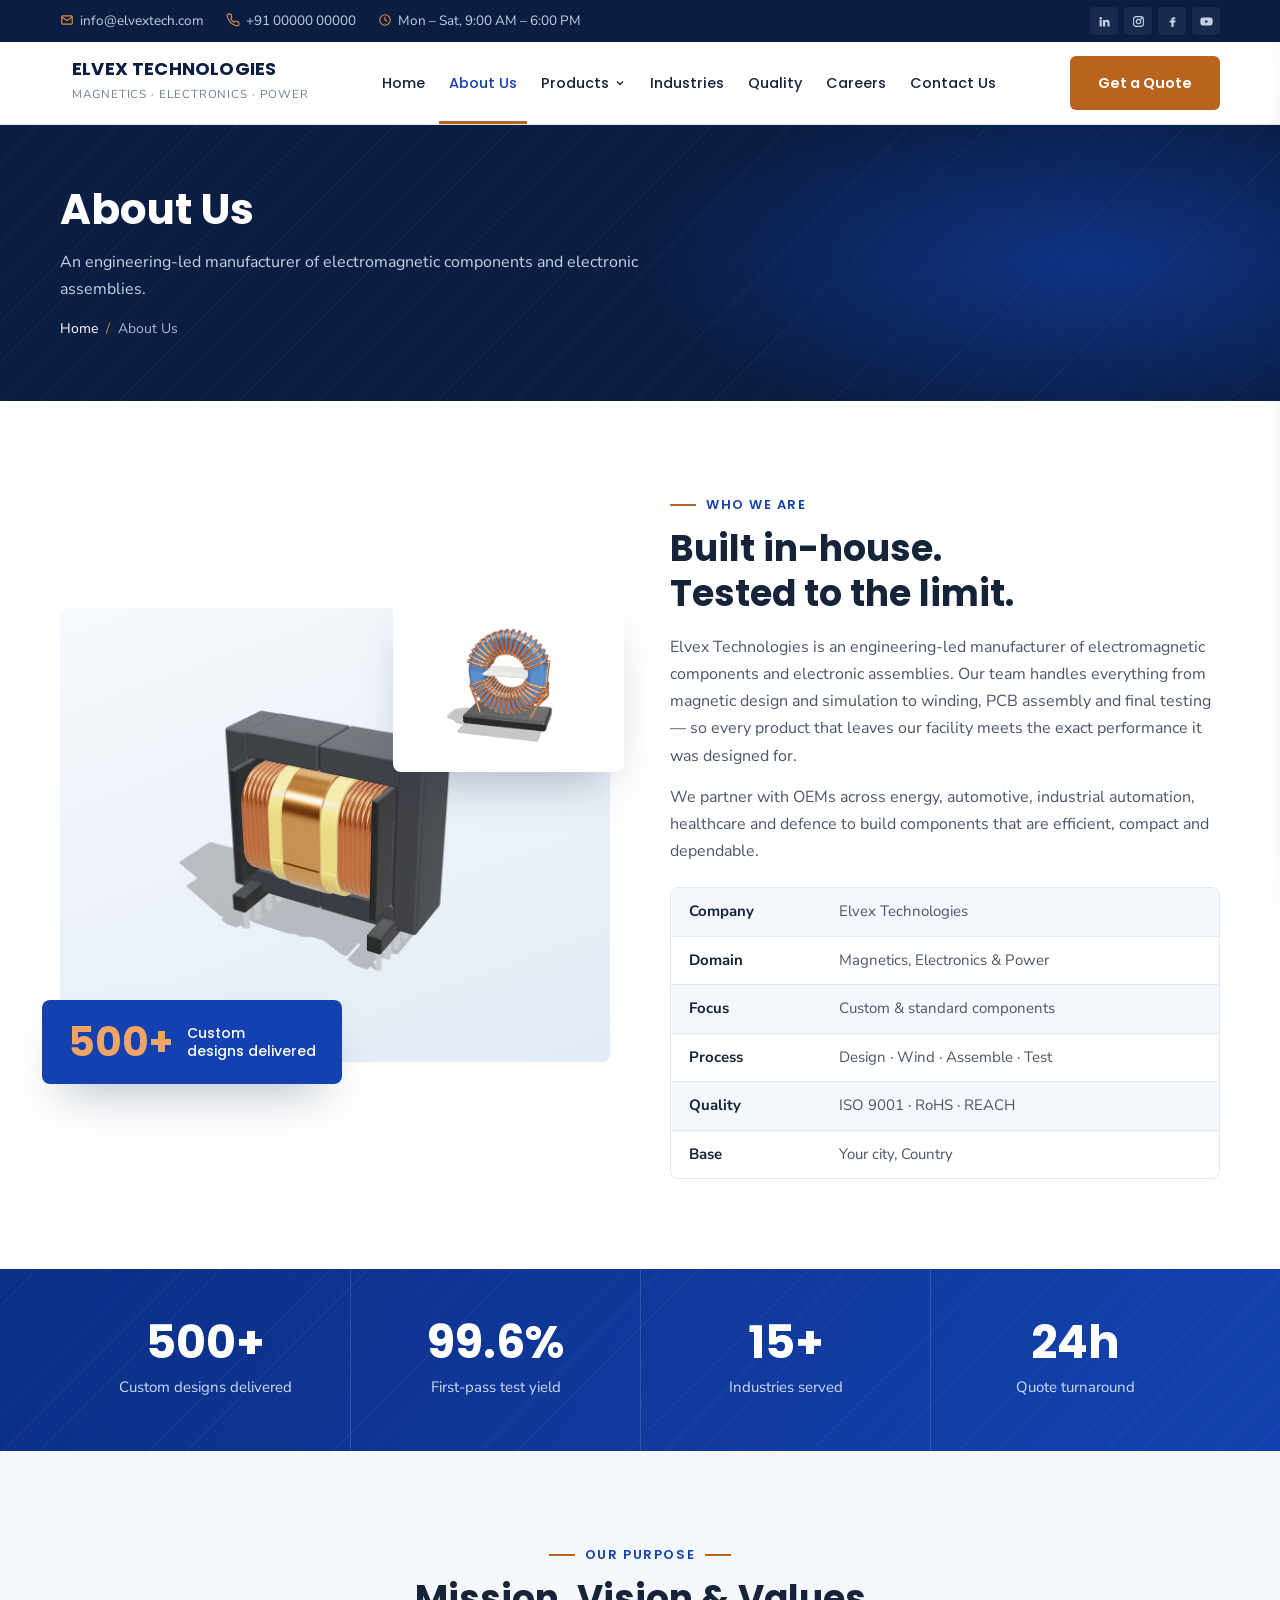
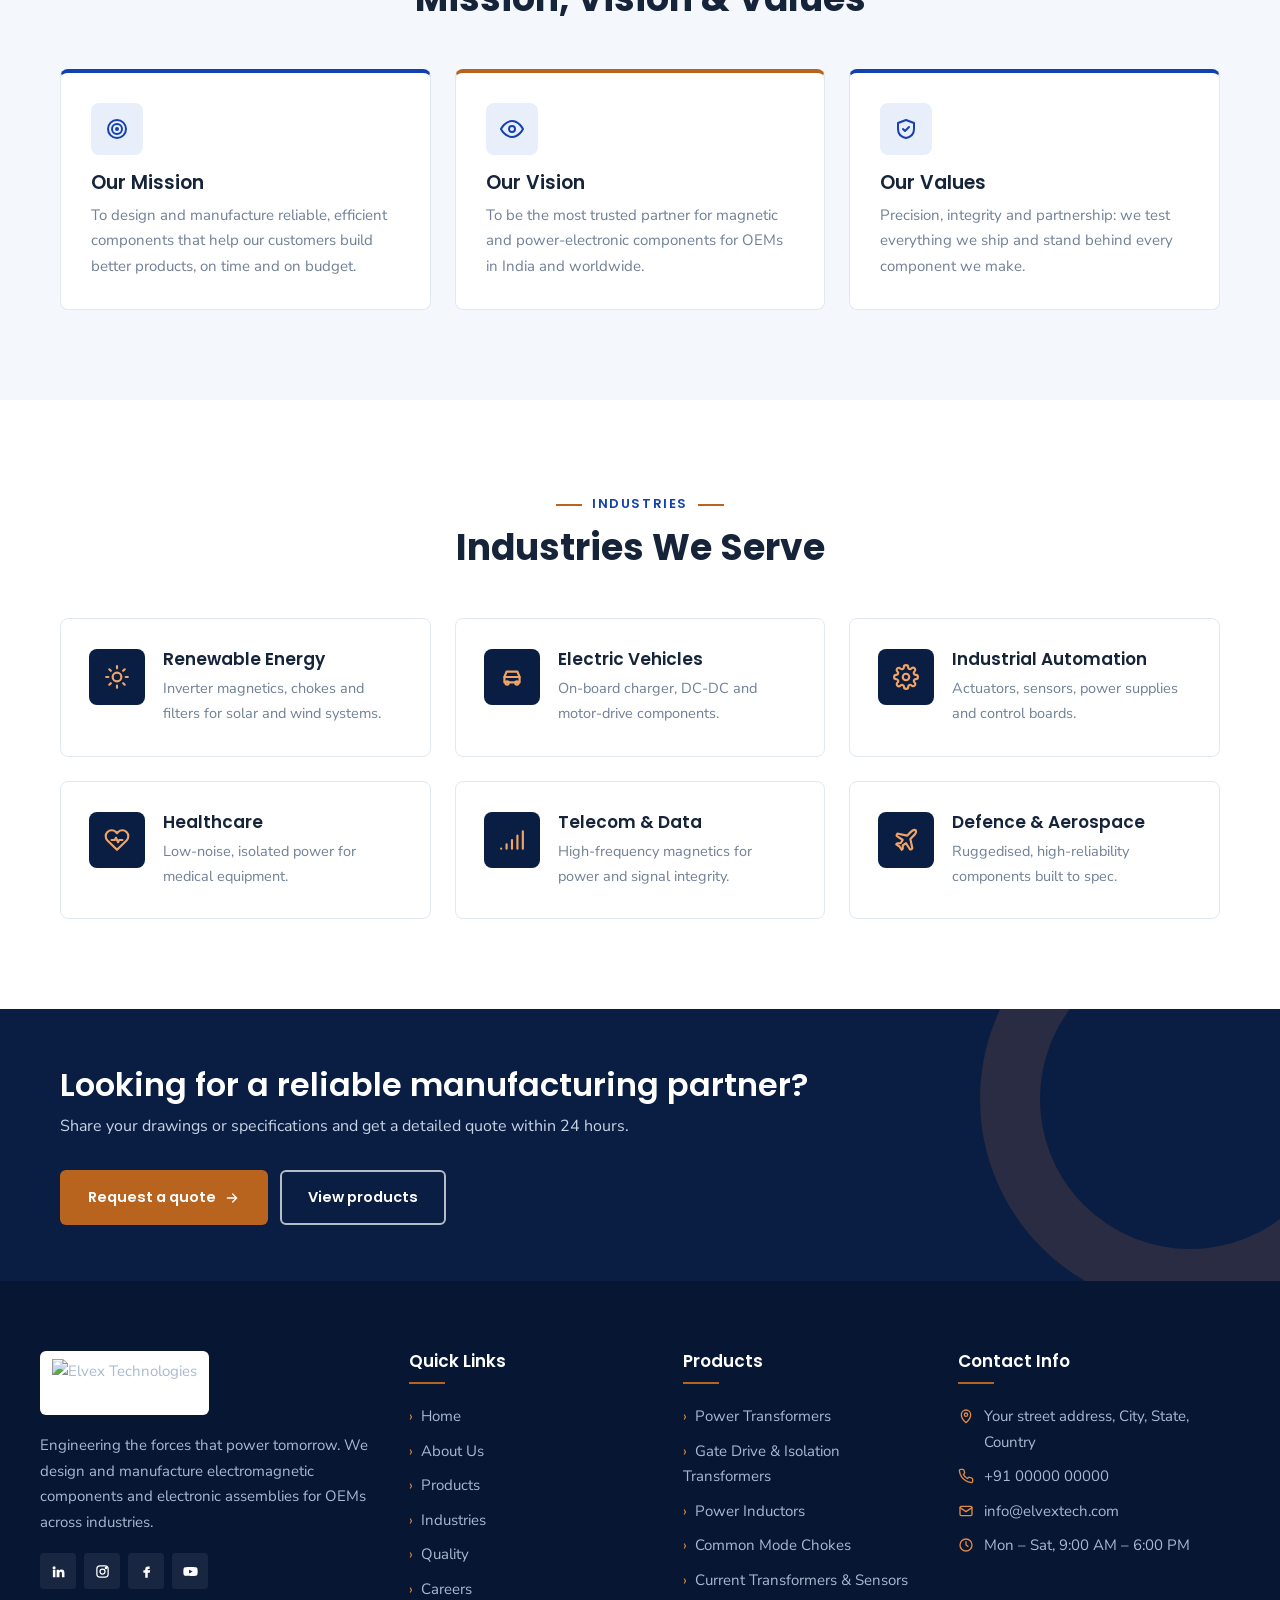
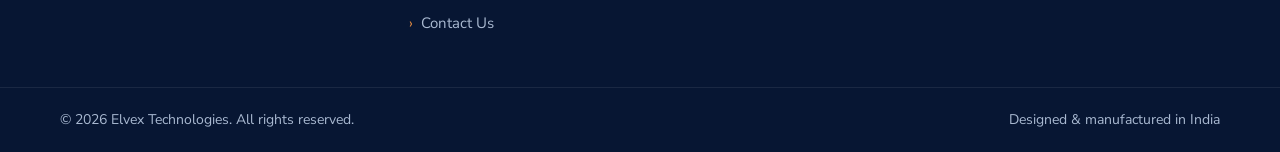
==== about.html @ 58eeae8c "Update Elvex project" ====
<!doctype html>
<html lang="en">
<head>
<meta charset="utf-8">
<meta name="viewport" content="width=device-width, initial-scale=1">
<title>About Us | Elvex Technologies</title>
<meta name="description" content="Elvex Technologies designs and manufactures magnetic components, transformers, coils, electromechanical parts, power electronics and sensors.">
<meta property="og:title" content="About Us | Elvex Technologies">
<meta property="og:description" content="Elvex Technologies designs and manufactures magnetic components, transformers, coils, electromechanical parts, power electronics and sensors.">
<meta property="og:image" content="assets/img/logo.png">
<link rel="icon" type="image/png" href="assets/img/mark.png">
<link rel="preconnect" href="https://fonts.googleapis.com">
<link rel="preconnect" href="https://fonts.gstatic.com" crossorigin>
<link href="https://fonts.googleapis.com/css2?family=Poppins:wght@500;600;700&family=Nunito+Sans:wght@400;600;700&display=swap" rel="stylesheet">
<link rel="stylesheet" href="assets/css/style.css">
</head>
<body data-page="about">
<main>
<section class="page-head"><div class="container">
  <h1 id="ph-title">About Us</h1>
  <p id="ph-sub">An engineering-led manufacturer of electromagnetic components and electronic assemblies.</p>
  <div class="crumbs"><a href="index.html">Home</a><i>/</i><span id="ph-crumb">About Us</span></div>
</div></section>
<section class="section"><div class="container about">
  <div class="about-media reveal">
    <div class="main"><img src="assets/img/products/flybackTransformer.webp" alt="Flyback transformer"></div>
    <div class="side"><img src="assets/img/products/toroidCmc.webp" alt="Toroidal common mode choke"></div>
    <div class="exp"><b id="exp-num">500+</b><span id="exp-label">Custom designs<br>delivered</span></div>
  </div>
  <div class="reveal">
    <span class="kicker">Who We Are</span>
    <h2 class="title" id="about-title"></h2>
    <div id="about-text" style="margin-top:18px"></div>
    <dl class="spec-list" id="spec-sheet"></dl>
  </div>
</div></section>
<section class="stats-band"><div class="container" id="stats"></div></section>
<section class="section bg-alt"><div class="container">
  <div class="title-center"><span class="kicker">Our Purpose</span><h2 class="title">Mission, Vision &amp; Values</h2></div>
  <div class="mv-grid">
    <div class="mv reveal"><div class="ic" data-icon="target"></div><h3>Our Mission</h3><p>To design and manufacture reliable, efficient components that help our customers build better products, on time and on budget.</p></div>
    <div class="mv reveal"><div class="ic" data-icon="eye"></div><h3>Our Vision</h3><p>To be the most trusted partner for magnetic and power-electronic components for OEMs in India and worldwide.</p></div>
    <div class="mv reveal"><div class="ic" data-icon="shield"></div><h3>Our Values</h3><p>Precision, integrity and partnership: we test everything we ship and stand behind every component we make.</p></div>
  </div>
</div></section>
<section class="section"><div class="container">
  <div class="title-center"><span class="kicker">Industries</span><h2 class="title">Industries We Serve</h2></div>
  <div class="ind-grid" id="ind-grid"></div>
</div></section>
<section class="cta"><div class="container">
  <div><h2>Looking for a reliable manufacturing partner?</h2><p>Share your drawings or specifications and get a detailed quote within 24 hours.</p></div>
  <div class="acts"><a class="btn btn-primary" href="contact.html" data-arrow>Request a quote </a><a class="btn btn-white" href="products.html">View products</a></div>
</div></section>
</main>
<script src="data/site-data.js"></script>
<script src="assets/js/main.js"></script>
</body>
</html>
---- assets/css/style.css ----
/* ==========================================================================
   ELVEX TECHNOLOGIES — MAIN STYLESHEET
   Corporate manufacturing theme: white pages, deep navy, engineering blue,
   amber accent. Change brand colours in :root below.
   ========================================================================== */
:root {
  --navy: #0a1d42;
  --navy-2: #102a5c;
  --blue: #1342b0;
  --blue-dark: #0c2f86;
  --blue-soft: #e9eefb;
  --accent: #b8641f;
  --accent-dark: #9c5218;
  --text: #16243a;
  --body: #4a5568;
  --muted: #718096;
  --bg: #ffffff;
  --bg-alt: #f4f7fb;
  --line: #e2e8f0;
  --white: #ffffff;
  --radius: 8px;
  --shadow: 0 2px 6px rgba(11, 37, 69, .06), 0 10px 30px -12px rgba(11, 37, 69, .18);
  --shadow-lg: 0 24px 50px -20px rgba(11, 37, 69, .35);
  --max: 1200px;
  --head: "Poppins", "Segoe UI", Arial, sans-serif;
  --font: "Nunito Sans", "Segoe UI", Arial, sans-serif;
  color-scheme: light;
}

*, *::before, *::after { box-sizing: border-box; }
html { scroll-behavior: smooth; }
body { margin: 0; background: var(--bg); color: var(--body); font-family: var(--font); font-size: 16px; line-height: 1.7; -webkit-font-smoothing: antialiased; overflow-x: hidden; }
img { max-width: 100%; display: block; }
a { color: inherit; text-decoration: none; }
button { font: inherit; cursor: pointer; }
:focus-visible { outline: 2px solid var(--accent); outline-offset: 2px; }
h1, h2, h3, h4 { font-family: var(--head); color: var(--text); margin: 0; line-height: 1.25; font-weight: 600; text-wrap: balance; }
p { margin: 0 0 14px; }
.container { width: 100%; max-width: var(--max); margin: 0 auto; padding: 0 20px; }

/* Section titles */
.kicker { display: inline-block; font-family: var(--head); font-size: 13px; font-weight: 600; letter-spacing: .12em; text-transform: uppercase; color: var(--blue); margin-bottom: 10px; }
.kicker::before { content: ""; display: inline-block; width: 26px; height: 2px; background: var(--accent); vertical-align: middle; margin-right: 10px; }
.title { font-size: clamp(26px, 3vw, 36px); font-weight: 700; }
.title-center { text-align: center; max-width: 720px; margin: 0 auto 48px; }
.title-center .kicker::after { content: ""; display: inline-block; width: 26px; height: 2px; background: var(--accent); vertical-align: middle; margin-left: 10px; }
.title-center p { margin-top: 14px; color: var(--muted); }
.section { padding: 90px 0; }
.section-sm { padding: 60px 0; }
.bg-alt { background: var(--bg-alt); }
.text-accent { color: var(--accent); }

/* Buttons */
.btn { display: inline-flex; align-items: center; gap: 8px; padding: 13px 26px; border-radius: 6px; font-family: var(--head); font-size: 14.5px; font-weight: 600; border: 2px solid transparent; transition: background .2s, color .2s, border-color .2s, transform .2s; white-space: nowrap; }
.btn svg { width: 16px; height: 16px; }
.btn-primary { background: var(--accent); color: #fff; }
.btn-primary:hover { background: var(--accent-dark); }
.btn-blue { background: var(--blue); color: #fff; }
.btn-blue:hover { background: var(--blue-dark); }
.btn-outline { border-color: var(--blue); color: var(--blue); background: transparent; }
.btn-outline:hover { background: var(--blue); color: #fff; }
.btn-white { border-color: rgba(255,255,255,.7); color: #fff; }
.btn-white:hover { background: #fff; color: var(--navy); }
.btn-sm { padding: 9px 18px; font-size: 13.5px; }
.link-more { display: inline-flex; align-items: center; gap: 6px; font-family: var(--head); font-weight: 600; font-size: 14px; color: var(--blue); }
.link-more svg { width: 15px; height: 15px; transition: transform .2s; }
a:hover .link-more svg, .link-more:hover svg { transform: translateX(4px); }

/* ---------- Top bar + header ---------- */
.topbar { background: var(--navy); color: #c5d1e3; font-size: 13.5px; }
.topbar .container { display: flex; justify-content: space-between; align-items: center; min-height: 42px; gap: 16px; flex-wrap: wrap; }
.topbar .tb { display: flex; gap: 22px; align-items: center; flex-wrap: wrap; }
.topbar a:hover { color: #fff; }
.topbar svg { width: 14px; height: 14px; color: #e08a43; vertical-align: -2px; margin-right: 6px; }
.topbar .soc { display: flex; gap: 6px; }
.topbar .soc a { width: 28px; height: 28px; display: grid; place-items: center; border-radius: 4px; background: rgba(255,255,255,.06); }
.topbar .soc a:hover { background: var(--accent); color: #fff; }
.topbar .soc svg { margin: 0; color: inherit; width: 13px; height: 13px; }
.site-header { position: sticky; top: 0; z-index: 100; background: #fff; box-shadow: 0 1px 0 var(--line); transition: box-shadow .3s; }
.site-header.scrolled { box-shadow: 0 6px 24px -10px rgba(11,37,69,.25); }
.nav { display: flex; align-items: center; justify-content: space-between; height: 82px; gap: 20px; }
.brand { display: flex; align-items: center; gap: 12px; }
.brand img { height: 52px; width: auto; }
.brand .bt b { display: block; font-family: var(--head); font-size: 18px; color: var(--navy); font-weight: 700; line-height: 1.15; letter-spacing: .01em; }
.brand .bt span { font-size: 11.5px; color: var(--muted); letter-spacing: .14em; text-transform: uppercase; }
.nav-links { display: flex; align-items: center; gap: 4px; list-style: none; margin: 0; padding: 0; height: 100%; }
.nav-links > li { position: relative; height: 100%; display: flex; align-items: center; }
.nav-links > li > a, .nav-links > li > button { display: flex; align-items: center; gap: 5px; height: 100%; padding: 0 14px; background: none; border: 0; font-family: var(--head); font-size: 14.5px; font-weight: 500; color: var(--text); border-bottom: 3px solid transparent; border-top: 3px solid transparent; transition: color .2s, border-color .2s; }
.nav-links > li > a:hover, .nav-links > li > button:hover, .nav-links > li > a.active { color: var(--blue); border-bottom-color: var(--accent); }
.nav-links .chev { width: 12px; height: 12px; }
.dropdown { position: absolute; top: 100%; left: 0; min-width: 270px; background: #fff; border-top: 3px solid var(--accent); box-shadow: var(--shadow-lg); padding: 8px 0; opacity: 0; visibility: hidden; transform: translateY(8px); transition: all .2s; }
.has-drop:hover .dropdown, .has-drop.open .dropdown { opacity: 1; visibility: visible; transform: none; }
.dropdown a { display: flex; justify-content: space-between; gap: 12px; padding: 10px 20px; font-size: 14.5px; color: var(--text); border-left: 3px solid transparent; transition: all .15s; }
.dropdown a span { color: var(--muted); font-size: 12.5px; }
.dropdown a:hover { background: var(--bg-alt); color: var(--blue); border-left-color: var(--blue); }
.dropdown .all { border-top: 1px solid var(--line); margin-top: 6px; padding-top: 12px; font-weight: 700; color: var(--blue); }
.nav-cta { display: flex; align-items: center; gap: 10px; }
.burger { display: none; width: 44px; height: 44px; border: 1px solid var(--line); border-radius: 6px; background: #fff; position: relative; color: var(--navy); }
.burger span { position: absolute; left: 11px; right: 11px; height: 2px; background: currentColor; transition: .25s; }
.burger span:nth-child(1) { top: 14px; } .burger span:nth-child(2) { top: 21px; } .burger span:nth-child(3) { top: 28px; }
.menu-open .burger span:nth-child(1) { top: 21px; transform: rotate(45deg); }
.menu-open .burger span:nth-child(2) { opacity: 0; }
.menu-open .burger span:nth-child(3) { top: 21px; transform: rotate(-45deg); }
.mobile-menu { position: fixed; top: 0; right: 0; bottom: 0; width: min(340px, 88vw); background: #fff; z-index: 120; padding: 24px; transform: translateX(105%); transition: transform .3s; overflow-y: auto; box-shadow: var(--shadow-lg); }
.menu-open .mobile-menu { transform: none; }
.menu-shade { position: fixed; inset: 0; background: rgba(11,37,69,.5); z-index: 110; opacity: 0; visibility: hidden; transition: .3s; }
.menu-open .menu-shade { opacity: 1; visibility: visible; }
.mobile-menu .mm-close { display: block; margin-left: auto; width: 40px; height: 40px; border: 1px solid var(--line); border-radius: 6px; background: #fff; font-size: 20px; color: var(--navy); }
.mobile-menu a { display: block; padding: 12px 0; border-bottom: 1px solid var(--line); font-family: var(--head); font-weight: 500; color: var(--text); }
.mobile-menu .sub a { padding-left: 14px; font-family: var(--font); font-size: 14.5px; color: var(--body); }
.mobile-menu .btn { margin-top: 20px; width: 100%; justify-content: center; border-bottom: 0; }

/* ---------- Hero slider ---------- */
.hero { position: relative; background: var(--navy); color: #fff; overflow: hidden; }
.hero::before { content: ""; position: absolute; inset: 0; background:
  radial-gradient(ellipse 60% 80% at 78% 50%, rgba(19, 66, 176, .6), transparent 70%),
  repeating-linear-gradient(135deg, rgba(255,255,255,.035) 0 1px, transparent 1px 28px); }
.slides { position: relative; min-height: 560px; }
.slide { position: absolute; inset: 0; opacity: 0; visibility: hidden; transition: opacity .8s, visibility .8s; }
.slide.on { opacity: 1; visibility: visible; position: relative; }
.slide .container { display: grid; grid-template-columns: 1.05fr 1fr; gap: 40px; align-items: center; min-height: 580px; padding-top: 50px; padding-bottom: 130px; }
.slide .tag { display: inline-block; background: rgba(224,138,67,.16); color: #f0a466; border: 1px solid rgba(224,138,67,.45); padding: 5px 14px; border-radius: 4px; font-family: var(--head); font-size: 12.5px; font-weight: 600; letter-spacing: .08em; text-transform: uppercase; }
.slide h1, .slide h2 { color: #fff; font-size: clamp(32px, 4.4vw, 54px); font-weight: 700; margin: 18px 0 16px; }
.slide p { color: #c7d3e6; font-size: 17.5px; max-width: 540px; margin-bottom: 30px; }
.slide .acts { display: flex; gap: 12px; flex-wrap: wrap; }
.slide .pic { position: relative; display: grid; place-items: center; }
.slide .pic::before { content: ""; position: absolute; width: 82%; aspect-ratio: 1; border-radius: 50%; background: radial-gradient(circle, rgba(255,255,255,.95) 0%, rgba(232,240,250,.9) 55%, rgba(232,240,250,0) 72%); }
.slide .pic img { position: relative; width: 100%; max-width: 520px; transform: translateY(16px); opacity: 0; transition: transform .9s .15s, opacity .9s .15s; }
.slide.on .pic img { transform: none; opacity: 1; }
.slider-ctrl { position: absolute; left: 0; right: 0; bottom: 74px; z-index: 3; }
.slider-ctrl .container { display: flex; align-items: center; gap: 14px; }
.dots { display: flex; gap: 8px; }
.dots button { width: 32px; height: 4px; border: 0; border-radius: 2px; background: rgba(255,255,255,.3); padding: 0; transition: background .2s, width .2s; }
.dots button.on { background: #e08a43; width: 48px; }
.arrows { margin-left: auto; display: flex; gap: 8px; }
.arrows button { width: 42px; height: 42px; border-radius: 6px; border: 1px solid rgba(255,255,255,.3); background: transparent; color: #fff; display: grid; place-items: center; transition: .2s; }
.arrows button:hover { background: var(--accent); border-color: var(--accent); color: #fff; }
.arrows svg { width: 18px; height: 18px; }

/* Feature boxes overlapping the hero */
.features { position: relative; z-index: 4; margin-top: -50px; }
.features .grid { display: grid; grid-template-columns: repeat(4, 1fr); background: #fff; box-shadow: var(--shadow-lg); border-radius: var(--radius); overflow: hidden; }
.feature { padding: 28px 26px; display: flex; gap: 16px; align-items: flex-start; border-right: 1px solid var(--line); transition: background .2s; }
.feature:last-child { border-right: 0; }
.feature:hover { background: var(--bg-alt); }
.feature .ic { flex: none; width: 50px; height: 50px; border-radius: 50%; background: var(--blue-soft); color: var(--blue); display: grid; place-items: center; }
.feature .ic svg { width: 24px; height: 24px; }
.feature h3 { font-size: 16px; margin-bottom: 4px; }
.feature p { font-size: 14px; color: var(--muted); margin: 0; line-height: 1.55; }

/* About block */
.about { display: grid; grid-template-columns: 1fr 1fr; gap: 60px; align-items: center; }
.about-media { position: relative; }
.about-media .main { border-radius: var(--radius); background: linear-gradient(160deg, #f6f9fd, #e3ebf5); aspect-ratio: 4/3.3; display: grid; place-items: center; overflow: hidden; }
.about-media .main img { width: 88%; }
.about-media .exp { position: absolute; left: -18px; bottom: -22px; background: var(--blue); color: #fff; padding: 22px 26px; border-radius: var(--radius); box-shadow: var(--shadow-lg); display: flex; gap: 14px; align-items: center; }
.about-media .exp b { font-family: var(--head); font-size: 40px; line-height: 1; color: #f0a466; }
.about-media .exp span { font-family: var(--head); font-size: 14px; line-height: 1.3; font-weight: 500; }
.about-media .side { position: absolute; right: -14px; top: -14px; width: 42%; background: #fff; border-radius: var(--radius); box-shadow: var(--shadow-lg); padding: 10px; }
.about-media .side img { width: 100%; }
.checks { list-style: none; padding: 0; margin: 18px 0 28px; display: grid; grid-template-columns: 1fr 1fr; gap: 10px 20px; }
.checks li { position: relative; padding-left: 30px; font-weight: 600; color: var(--text); font-size: 15px; }
.checks li::before { content: ""; position: absolute; left: 0; top: 3px; width: 20px; height: 20px; border-radius: 50%; background: var(--blue) url("data:image/svg+xml,%3Csvg xmlns='http://www.w3.org/2000/svg' viewBox='0 0 24 24' fill='none' stroke='white' stroke-width='3.5'%3E%3Cpath d='M6 12l4 4 8-8'/%3E%3C/svg%3E") center/11px no-repeat; }

/* Category cards */
.cat-grid { display: grid; grid-template-columns: repeat(4, 1fr); gap: 24px; }
.cat-card { background: #fff; border: 1px solid var(--line); border-radius: var(--radius); overflow: hidden; display: flex; flex-direction: column; transition: box-shadow .25s, transform .25s, border-color .25s; }
.cat-card:hover { box-shadow: var(--shadow-lg); transform: translateY(-4px); border-color: transparent; }
.cat-card .ph { aspect-ratio: 4/3; background: linear-gradient(160deg, #f8fafd, #e8eef6); display: grid; place-items: center; overflow: hidden; }
.cat-card .ph img { width: 86%; transition: transform .4s; }
.cat-card:hover .ph img { transform: scale(1.06); }
.cat-card .tx { padding: 20px 22px 22px; border-top: 3px solid var(--blue); flex: 1; display: flex; flex-direction: column; }
.cat-card:hover .tx { border-top-color: var(--accent); }
.cat-card h3 { font-size: 18px; margin-bottom: 6px; }
.cat-card p { font-size: 14.5px; color: var(--muted); flex: 1; }
.cat-card .meta { display: flex; justify-content: space-between; align-items: center; font-size: 13px; color: var(--muted); }

/* Stats band */
.stats-band { background: linear-gradient(120deg, var(--blue-dark), var(--blue)); color: #fff; position: relative; overflow: hidden; }
.stats-band::before { content: ""; position: absolute; inset: 0; background: repeating-linear-gradient(135deg, rgba(255,255,255,.04) 0 1px, transparent 1px 26px); }
.stats-band .container { position: relative; display: grid; grid-template-columns: repeat(4, 1fr); }
.stat-b { text-align: center; padding: 50px 16px; }
.stat-b + .stat-b { border-left: 1px solid rgba(255,255,255,.15); }
.stat-b b { display: block; font-family: var(--head); font-size: clamp(34px, 4vw, 46px); font-weight: 700; line-height: 1; color: #fff; font-variant-numeric: tabular-nums; }
.stat-b span { display: block; margin-top: 10px; color: #cfdcf0; font-size: 15px; }

/* Product cards */
.product-grid { display: grid; grid-template-columns: repeat(auto-fill, minmax(250px, 1fr)); gap: 24px; }
.p-card { background: #fff; border: 1px solid var(--line); border-radius: var(--radius); overflow: hidden; display: flex; flex-direction: column; transition: box-shadow .25s, transform .25s; }
.p-card:hover { box-shadow: var(--shadow-lg); transform: translateY(-4px); }
.p-card .thumb { position: relative; aspect-ratio: 4/3; background: linear-gradient(160deg, #f8fafd, #e8eef6); display: grid; place-items: center; overflow: hidden; }
.p-card .thumb img { width: 88%; transition: transform .4s; }
.p-card .thumb img.photo { width: 100%; height: 100%; object-fit: cover; }
.p-card:hover .thumb img { transform: scale(1.06); }
.p-card .badge { position: absolute; left: 12px; top: 12px; background: var(--accent); color: #fff; font-family: var(--head); font-size: 11px; font-weight: 700; padding: 3px 9px; border-radius: 3px; letter-spacing: .05em; text-transform: uppercase; }
.p-card .body { padding: 18px 20px 20px; flex: 1; display: flex; flex-direction: column; }
.p-card .cat { font-size: 12px; font-weight: 700; color: var(--blue); text-transform: uppercase; letter-spacing: .08em; }
.p-card h3 { font-size: 17px; margin: 6px 0 6px; }
.p-card p { font-size: 14.5px; color: var(--muted); flex: 1; margin-bottom: 14px; }
.p-card .foot { display: flex; justify-content: space-between; align-items: center; border-top: 1px solid var(--line); padding-top: 14px; }
.p-card .foot span { font-size: 13px; font-weight: 700; color: var(--text); font-family: var(--head); }

/* Industries */
.ind-grid { display: grid; grid-template-columns: repeat(3, 1fr); gap: 24px; }
.ind { background: #fff; border-radius: var(--radius); padding: 30px 28px; border: 1px solid var(--line); display: flex; gap: 18px; transition: box-shadow .25s, border-color .25s; }
.ind:hover { box-shadow: var(--shadow); border-color: var(--blue); }
.ind .ic { flex: none; width: 56px; height: 56px; border-radius: 8px; background: var(--navy); color: #f0a466; display: grid; place-items: center; }
.ind .ic svg { width: 26px; height: 26px; }
.ind h3 { font-size: 17px; margin-bottom: 6px; }
.ind p { font-size: 14.5px; color: var(--muted); margin: 0; }

/* Process */
.process { display: grid; grid-template-columns: repeat(4, 1fr); gap: 24px; counter-reset: s; }
.step { text-align: center; padding: 10px 12px; position: relative; counter-increment: s; }
.step:not(:last-child)::after { content: ""; position: absolute; top: 44px; left: calc(50% + 52px); right: calc(-50% + 52px); border-top: 2px dashed #c6d3e4; }
.step .ic { width: 88px; height: 88px; border-radius: 50%; margin: 0 auto 20px; background: #fff; border: 2px solid var(--blue); color: var(--blue); display: grid; place-items: center; position: relative; box-shadow: var(--shadow); }
.step .ic svg { width: 34px; height: 34px; }
.step .ic::after { content: counter(s); position: absolute; top: -4px; right: -4px; width: 28px; height: 28px; border-radius: 50%; background: var(--accent); color: #fff; font-family: var(--head); font-weight: 700; font-size: 13px; display: grid; place-items: center; }
.step h3 { font-size: 17px; margin-bottom: 8px; }
.step p { font-size: 14.5px; color: var(--muted); margin: 0; }

/* Quality / certifications */
.quality { display: grid; grid-template-columns: 1fr 1.2fr; gap: 50px; align-items: center; }
.cert-grid { display: grid; grid-template-columns: 1fr 1fr; gap: 18px; }
.cert { display: flex; gap: 16px; align-items: center; background: #fff; border: 1px solid var(--line); border-radius: var(--radius); padding: 20px; }
.cert .seal { flex: none; width: 64px; height: 64px; border-radius: 50%; border: 3px double var(--blue); display: grid; place-items: center; color: var(--blue); font-family: var(--head); font-weight: 700; font-size: 11px; text-align: center; line-height: 1.1; padding: 4px; }
.cert b { display: block; font-family: var(--head); color: var(--text); font-size: 16px; }
.cert span { font-size: 14px; color: var(--muted); }

/* CTA band */
.cta { background: var(--navy); color: #fff; position: relative; overflow: hidden; }
.cta::before { content: ""; position: absolute; right: -120px; top: -120px; width: 420px; height: 420px; border-radius: 50%; border: 60px solid rgba(224,138,67,.14); }
.cta .container { position: relative; display: flex; align-items: center; justify-content: space-between; gap: 30px; padding-top: 56px; padding-bottom: 56px; flex-wrap: wrap; }
.cta h2 { color: #fff; font-size: clamp(24px, 2.6vw, 32px); }
.cta p { color: #c7d3e6; margin: 8px 0 0; }
.cta .acts { display: flex; gap: 12px; flex-wrap: wrap; }

/* ---------- Page header ---------- */
.page-head { background: var(--navy); color: #fff; position: relative; overflow: hidden; }
.page-head::before { content: ""; position: absolute; inset: 0; background: radial-gradient(ellipse 50% 90% at 85% 50%, rgba(19,66,176,.6), transparent 70%), repeating-linear-gradient(135deg, rgba(255,255,255,.035) 0 1px, transparent 1px 28px); }
.page-head .container { position: relative; padding-top: 60px; padding-bottom: 60px; }
.page-head h1 { color: #fff; font-size: clamp(30px, 3.6vw, 42px); font-weight: 700; }
.page-head p { color: #c7d3e6; margin: 12px 0 0; max-width: 640px; }
.crumbs { font-size: 14px; color: #a9b9d1; margin-top: 14px; }
.crumbs a { color: #fff; }
.crumbs a:hover { color: var(--accent); }
.crumbs i { font-style: normal; margin: 0 8px; color: #e08a43; }

/* ---------- Products page ---------- */
.shop { display: grid; grid-template-columns: 270px 1fr; gap: 36px; align-items: start; }
.sidebar { position: sticky; top: 100px; }
.side-box { background: #fff; border: 1px solid var(--line); border-radius: var(--radius); margin-bottom: 22px; overflow: hidden; }
.side-box h4 { font-size: 16px; padding: 16px 20px; background: var(--navy); color: #fff; }
.cat-list { list-style: none; margin: 0; padding: 6px 0; }
.cat-list button { width: 100%; display: flex; justify-content: space-between; align-items: center; padding: 11px 20px; border: 0; background: none; font-size: 15px; color: var(--text); text-align: left; border-left: 3px solid transparent; transition: .15s; }
.cat-list button span { font-size: 12.5px; color: var(--muted); background: var(--bg-alt); border-radius: 10px; padding: 1px 8px; }
.cat-list button:hover { background: var(--bg-alt); color: var(--blue); }
.cat-list button.active { border-left-color: var(--accent); background: var(--blue-soft); color: var(--blue); font-weight: 700; }
.side-cta { background: var(--blue); color: #fff; padding: 24px 20px; border-radius: var(--radius); }
.side-cta h4 { color: #fff; font-size: 18px; margin-bottom: 8px; }
.side-cta p { color: #dbe6f5; font-size: 14.5px; }
.shop-bar { display: flex; justify-content: space-between; align-items: center; gap: 16px; flex-wrap: wrap; margin-bottom: 22px; padding-bottom: 16px; border-bottom: 1px solid var(--line); }
.shop-bar .count { font-size: 14.5px; color: var(--muted); }
.shop-bar .count b { color: var(--text); }
.search { position: relative; min-width: 260px; }
.search input { width: 100%; padding: 11px 14px 11px 40px; border: 1px solid var(--line); border-radius: 6px; font: inherit; font-size: 14.5px; outline: none; background: #fff; color: var(--text); }
.search input:focus { border-color: var(--blue); }
.search svg { position: absolute; left: 13px; top: 50%; transform: translateY(-50%); width: 16px; height: 16px; color: var(--muted); }
.mobile-cats { display: none; }
.empty { text-align: center; padding: 60px 20px; background: var(--bg-alt); border-radius: var(--radius); color: var(--muted); }

/* ---------- Product detail ---------- */
.pd { display: grid; grid-template-columns: 1fr 1fr; gap: 50px; align-items: start; }
.pd-gallery .main { border: 1px solid var(--line); border-radius: var(--radius); background: linear-gradient(160deg, #f8fafd, #e8eef6); aspect-ratio: 4/3; display: grid; place-items: center; overflow: hidden; }
.pd-gallery .main img { width: 90%; }
.pd-gallery .main img.photo { width: 100%; height: 100%; object-fit: contain; }
.pd-thumbs { display: flex; gap: 10px; margin-top: 12px; flex-wrap: wrap; }
.pd-thumbs button { width: 84px; aspect-ratio: 4/3; border: 2px solid var(--line); border-radius: 6px; padding: 0; background: #f4f7fb; overflow: hidden; }
.pd-thumbs button.active { border-color: var(--blue); }
.pd-thumbs img { width: 100%; height: 100%; object-fit: cover; }
.pd-info .cat { display: inline-block; font-size: 12.5px; font-weight: 700; letter-spacing: .08em; text-transform: uppercase; color: var(--blue); background: var(--blue-soft); padding: 4px 10px; border-radius: 4px; }
.pd-info h1 { font-size: clamp(26px, 3vw, 36px); margin: 14px 0 8px; font-weight: 700; }
.pd-info .tagline { font-size: 18px; color: var(--text); font-weight: 600; margin-bottom: 14px; }
.pd-info .desc { white-space: pre-line; }
.pd-quick { margin: 22px 0; border: 1px solid var(--line); border-radius: var(--radius); overflow: hidden; }
.pd-quick div { display: flex; justify-content: space-between; gap: 16px; padding: 11px 18px; font-size: 15px; border-top: 1px solid var(--line); }
.pd-quick div:first-child { border-top: 0; }
.pd-quick div:nth-child(odd) { background: var(--bg-alt); }
.pd-quick span { color: var(--muted); }
.pd-quick b { color: var(--text); text-align: right; font-variant-numeric: tabular-nums; }
.pd-actions { display: flex; gap: 12px; flex-wrap: wrap; }
.tabs { margin-top: 60px; border: 1px solid var(--line); border-radius: var(--radius); overflow: hidden; }
.tab-btns { display: flex; background: var(--bg-alt); border-bottom: 1px solid var(--line); overflow-x: auto; }
.tab-btns button { padding: 16px 26px; border: 0; background: none; font-family: var(--head); font-weight: 600; font-size: 15px; color: var(--body); border-bottom: 3px solid transparent; white-space: nowrap; }
.tab-btns button.on { color: var(--blue); border-bottom-color: var(--accent); background: #fff; }
.tab-pane { padding: 30px; display: none; }
.tab-pane.on { display: block; }
.spec-table { width: 100%; border-collapse: collapse; }
.spec-table th, .spec-table td { text-align: left; padding: 12px 16px; border: 1px solid var(--line); font-size: 15px; }
.spec-table th { width: 40%; background: var(--bg-alt); color: var(--text); font-weight: 700; }
.spec-table td { font-variant-numeric: tabular-nums; }
.bullets { list-style: none; padding: 0; margin: 0; display: grid; grid-template-columns: 1fr 1fr; gap: 10px 24px; }
.bullets li { position: relative; padding-left: 24px; }
.bullets li::before { content: ""; position: absolute; left: 0; top: 9px; width: 10px; height: 10px; background: var(--accent); border-radius: 2px; }
.table-scroll { overflow-x: auto; }

/* ---------- Contact ---------- */
.info-cards { display: grid; grid-template-columns: repeat(3, 1fr); gap: 24px; margin-bottom: 50px; }
.info-card { text-align: center; padding: 34px 24px; border: 1px solid var(--line); border-radius: var(--radius); background: #fff; transition: box-shadow .25s; }
.info-card:hover { box-shadow: var(--shadow); }
.info-card .ic { width: 62px; height: 62px; margin: 0 auto 16px; border-radius: 50%; background: var(--blue); color: #fff; display: grid; place-items: center; }
.info-card .ic svg { width: 26px; height: 26px; }
.info-card h3 { font-size: 17px; margin-bottom: 6px; }
.info-card p, .info-card a { color: var(--body); margin: 0; overflow-wrap: anywhere; }
.info-card a:hover { color: var(--blue); }
.contact-grid { display: grid; grid-template-columns: 1.3fr 1fr; gap: 40px; align-items: start; }
.form { background: #fff; border: 1px solid var(--line); border-radius: var(--radius); padding: 34px; box-shadow: var(--shadow); }
.form h3 { font-size: 22px; margin-bottom: 4px; }
.form > p { color: var(--muted); margin-bottom: 22px; }
.form-row { display: grid; grid-template-columns: 1fr 1fr; gap: 16px; }
.field { margin-bottom: 16px; }
.field label { display: block; font-size: 14px; font-weight: 700; color: var(--text); margin-bottom: 6px; }
.field input, .field select, .field textarea { width: 100%; padding: 12px 14px; border: 1px solid var(--line); border-radius: 6px; font: inherit; font-size: 15px; color: var(--text); background: #fbfcfe; outline: none; transition: border-color .2s; }
.field input:focus, .field select:focus, .field textarea:focus { border-color: var(--blue); background: #fff; }
.field textarea { min-height: 130px; resize: vertical; }
.form-msg { margin-top: 12px; font-weight: 700; font-size: 14.5px; }
.contact-side { background: var(--navy); color: #c7d3e6; border-radius: var(--radius); padding: 34px; }
.contact-side h3 { color: #fff; font-size: 20px; margin-bottom: 12px; }
.contact-side ul { list-style: none; padding: 0; margin: 18px 0 0; }
.contact-side li { display: flex; gap: 12px; padding: 12px 0; border-top: 1px solid rgba(255,255,255,.1); }
.contact-side li svg { flex: none; width: 18px; height: 18px; color: #e08a43; margin-top: 3px; }
.contact-side a:hover { color: #fff; }
.map { margin-top: 40px; border-radius: var(--radius); overflow: hidden; border: 1px solid var(--line); }
.map iframe { width: 100%; height: 360px; border: 0; display: block; }

/* About page */
.mv-grid { display: grid; grid-template-columns: repeat(3, 1fr); gap: 24px; }
.mv { background: #fff; border: 1px solid var(--line); border-top: 4px solid var(--blue); border-radius: var(--radius); padding: 30px; }
.mv:nth-child(2) { border-top-color: var(--accent); }
.mv .ic { width: 52px; height: 52px; border-radius: 8px; background: var(--blue-soft); color: var(--blue); display: grid; place-items: center; margin-bottom: 16px; }
.mv .ic svg { width: 24px; height: 24px; }
.mv h3 { font-size: 19px; margin-bottom: 8px; }
.mv p { color: var(--muted); margin: 0; font-size: 15px; }
.spec-list { margin: 22px 0 0; border: 1px solid var(--line); border-radius: var(--radius); overflow: hidden; }
.spec-list div { display: grid; grid-template-columns: 150px 1fr; padding: 11px 18px; border-top: 1px solid var(--line); font-size: 15px; }
.spec-list div:first-child { border-top: 0; }
.spec-list div:nth-child(odd) { background: var(--bg-alt); }
.spec-list dt { font-weight: 700; color: var(--text); }
.spec-list dd { margin: 0; }

/* ---------- Footer ---------- */
.site-footer { background: #071633; color: #a9b9d1; font-size: 15px; }
.foot-top { display: grid; grid-template-columns: 1.4fr 1fr 1fr 1.2fr; gap: 40px; padding: 70px 0 50px; }
.foot-logo { display: inline-block; background: #fff; border-radius: 6px; padding: 8px 12px; margin-bottom: 18px; }
.foot-logo img { height: 48px; width: auto; }
.site-footer h4 { color: #fff; font-size: 17px; margin-bottom: 20px; position: relative; padding-bottom: 12px; }
.site-footer h4::after { content: ""; position: absolute; left: 0; bottom: 0; width: 36px; height: 2px; background: var(--accent); }
.site-footer ul { list-style: none; padding: 0; margin: 0; display: grid; gap: 9px; }
.site-footer ul a:hover { color: var(--accent); }
.site-footer .fl a::before { content: "›"; color: #e08a43; margin-right: 8px; }
.site-footer .ci li { display: flex; gap: 10px; }
.site-footer .ci svg { flex: none; width: 16px; height: 16px; color: #e08a43; margin-top: 4px; }
.site-footer .ci a, .site-footer .ci span { overflow-wrap: anywhere; }
.f-soc { display: flex; gap: 8px; margin-top: 18px; }
.f-soc a { width: 36px; height: 36px; border-radius: 4px; background: rgba(255,255,255,.07); display: grid; place-items: center; color: #fff; transition: .2s; }
.f-soc a:hover { background: var(--accent); color: #fff; }
.f-soc svg { width: 15px; height: 15px; }
.foot-bottom { border-top: 1px solid rgba(255,255,255,.08); padding: 20px 0; font-size: 14px; }
.foot-bottom .container { display: flex; justify-content: space-between; gap: 16px; flex-wrap: wrap; }

/* Floating buttons */
.wa-float { position: fixed; right: 20px; bottom: 20px; width: 54px; height: 54px; border-radius: 50%; background: #25d366; color: #fff; display: grid; place-items: center; box-shadow: var(--shadow-lg); z-index: 90; }
.wa-float svg { width: 28px; height: 28px; }
.to-top { position: fixed; right: 20px; bottom: 84px; width: 44px; height: 44px; border-radius: 6px; background: var(--blue); color: #fff; border: 0; display: grid; place-items: center; z-index: 90; opacity: 0; visibility: hidden; transition: .25s; }
.to-top.show { opacity: 1; visibility: visible; }
.to-top svg { width: 18px; height: 18px; }
.preview-bar { position: fixed; left: 50%; bottom: 18px; transform: translateX(-50%); z-index: 200; background: var(--navy); color: #fff; padding: 10px 18px; border-radius: 999px; font-size: 14px; font-weight: 700; display: flex; gap: 14px; align-items: center; box-shadow: var(--shadow-lg); }
.preview-bar button { background: var(--accent); color: #fff; border: 0; border-radius: 99px; padding: 6px 12px; font-size: 13px; font-weight: 700; }

/* Reveal */
.js-reveal .reveal { opacity: 0; transform: translateY(20px); transition: opacity .7s, transform .7s; }
.js-reveal .reveal.in { opacity: 1; transform: none; }
@media (prefers-reduced-motion: reduce) { .js-reveal .reveal { opacity: 1; transform: none; } .slide, .slide .pic img { transition: none; } html { scroll-behavior: auto; } }

/* ---------- Responsive ---------- */
@media (max-width: 1080px) {
  .nav-links, .nav-cta .btn { display: none; }
  .burger { display: block; }
  .features .grid { grid-template-columns: 1fr 1fr; }
  .feature:nth-child(2) { border-right: 0; }
  .feature:nth-child(-n+2) { border-bottom: 1px solid var(--line); }
  .cat-grid { grid-template-columns: repeat(2, 1fr); }
  .about, .quality, .pd, .contact-grid { grid-template-columns: 1fr; gap: 50px; }
  .about-media { max-width: 620px; }
  .ind-grid, .mv-grid { grid-template-columns: 1fr 1fr; }
  .process { grid-template-columns: 1fr 1fr; row-gap: 40px; }
  .step::after { display: none; }
  .foot-top { grid-template-columns: 1fr 1fr; }
  .shop { grid-template-columns: 1fr; }
  .sidebar { display: none; }
  .mobile-cats { display: flex; gap: 8px; overflow-x: auto; padding-bottom: 6px; margin-bottom: 18px; }
  .mobile-cats button { flex: none; padding: 8px 14px; border: 1px solid var(--line); border-radius: 20px; background: #fff; font-size: 14px; color: var(--text); }
  .mobile-cats button.active { background: var(--blue); border-color: var(--blue); color: #fff; }
}
@media (max-width: 760px) {
  .topbar .tb .hide-sm, .topbar .soc { display: none; }
  .section { padding: 64px 0; }
  .slides, .slide .container { min-height: 0; }
  .slide .container { grid-template-columns: 1fr; padding-top: 36px; padding-bottom: 110px; gap: 10px; }
  .slide .pic { order: -1; max-width: 340px; margin: 0 auto; }
  .slide p { font-size: 16px; }
  .slider-ctrl { bottom: 70px; }
  .stats-band .container { grid-template-columns: 1fr 1fr; }
  .stat-b:nth-child(3) { border-left: 0; }
  .stat-b:nth-child(n+3) { border-top: 1px solid rgba(255,255,255,.15); }
  .info-cards { grid-template-columns: 1fr; }
}
@media (max-width: 560px) {
  .container { padding: 0 16px; }
  .nav { height: 70px; }
  .brand img { height: 40px; }
  .brand .bt span { display: none; }
  .features .grid, .cat-grid, .ind-grid, .mv-grid, .process, .cert-grid, .foot-top, .checks, .form-row, .bullets { grid-template-columns: 1fr; }
  .feature { border-right: 0; border-bottom: 1px solid var(--line); }
  .about-media .side { display: none; }
  .about-media .exp { left: 12px; bottom: -18px; padding: 16px 18px; }
  .form, .contact-side, .tab-pane { padding: 22px; }
  .search { min-width: 100%; }
  .spec-list div { grid-template-columns: 1fr; }
}
@media (max-width: 560px) {
  .features .grid { grid-template-columns: 1fr 1fr; }
  .feature { flex-direction: column; gap: 10px; padding: 20px 16px; border-right: 1px solid var(--line); }
  .feature:nth-child(2n) { border-right: 0; }
  .feature:nth-child(n+3) { border-bottom: 0; }
  .feature .ic { width: 42px; height: 42px; }
  .feature h3 { font-size: 15px; }
  .feature p { font-size: 13px; }
}

/* ==========================================================================
   CAREERS
   ========================================================================== */
.careers-head { display: flex; justify-content: space-between; align-items: end; margin-bottom: 20px; }
.careers-head h3 { font-size: 22px; }
.jobs { display: grid; gap: 16px; }
.job { display: flex; align-items: center; justify-content: space-between; gap: 24px; background: #fff; border: 1px solid var(--line); border-left: 3px solid var(--accent); border-radius: var(--radius); padding: 24px 28px; transition: box-shadow .25s; }
.job:hover { box-shadow: var(--shadow); }
.job h3 { font-size: 18px; margin-bottom: 6px; }
.job p { margin: 10px 0 0; font-size: 14.5px; color: var(--muted); }
.job-meta { display: flex; flex-wrap: wrap; gap: 8px 20px; font-size: 14px; color: var(--body); }
.job-meta span { display: inline-flex; align-items: center; gap: 6px; }
.job-meta svg { width: 15px; height: 15px; color: var(--blue); }
.form-notice { background: #fff7ed; border: 1px solid #f3c99b; color: #8a4a12; border-radius: 6px; padding: 12px 14px; font-size: 14.5px; font-weight: 600; margin-bottom: 18px; }
.field .hint { font-weight: 400; color: var(--muted); font-size: 13px; }
.field .err { display: block; min-height: 0; color: #c53030; font-size: 13px; font-weight: 600; margin-top: 4px; }
.field .err:empty { display: none; }
.field [aria-invalid] { border-color: #e53e3e; }
.field input[type="file"] { padding: 10px; background: #fff; }
.btn[disabled] { opacity: .6; cursor: progress; }
#apply { scroll-margin-top: 90px; }
@media (max-width: 760px) {
  .job { flex-direction: column; align-items: flex-start; padding: 20px; }
}
/* keep the header on one line now that it has a Careers link */
.nav-links > li > a, .nav-links > li > button { white-space: nowrap; }
@media (min-width: 1081px) and (max-width: 1400px) {
  .nav-links > li > a, .nav-links > li > button { padding: 0 10px; }
  .brand .bt span { white-space: nowrap; letter-spacing: .08em; }
}
@media (min-width: 1081px) and (max-width: 1240px) {
  .nav-links > li > a, .nav-links > li > button { padding: 0 7px; font-size: 14px; }
  .nav { gap: 12px; }
  .brand .bt span { font-size: 10.5px; letter-spacing: .04em; }
}

/* ==========================================================================
   RESPONSIVE FIXES
   ========================================================================== */
/* grid children must be allowed to shrink, otherwise the scrolling category
   chips on mobile stretch the whole products column past the screen */
.shop > *, .contact-grid > *, .pd > *, .about > * { min-width: 0; }
.mobile-cats { scrollbar-width: none; -webkit-overflow-scrolling: touch; }
.mobile-cats::-webkit-scrollbar { display: none; }

/* Category cards: fill every row whatever the count (5 categories = 3 + 2) */
.cat-grid > .cat-card { min-width: 0; }
@media (min-width: 1081px) {
  .cat-grid { grid-template-columns: repeat(6, 1fr); }
  .cat-grid > .cat-card { grid-column: span 2; }
  .cat-grid > .cat-card:nth-child(3n+1):nth-last-child(2),
  .cat-grid > .cat-card:nth-child(3n+1):nth-last-child(2) ~ .cat-card { grid-column: span 3; }
  .cat-grid > .cat-card:nth-child(3n+1):last-child { grid-column: 2 / span 4; }
  .cat-grid .cat-card .ph { aspect-ratio: auto; height: 250px; }
  .cat-grid .cat-card .ph img { width: auto; height: 236px; max-width: 92%; object-fit: contain; }
  #featured-grid { grid-template-columns: repeat(4, minmax(0, 1fr)); }
}
@media (min-width: 561px) and (max-width: 1080px) {
  .cat-grid > .cat-card:nth-child(odd):last-child { grid-column: 1 / -1; }
  .cat-grid > .cat-card:nth-child(odd):last-child .ph { aspect-ratio: auto; height: 280px; }
  .cat-grid > .cat-card:nth-child(odd):last-child .ph img { width: auto; height: 266px; max-width: 92%; object-fit: contain; }
  #featured-grid { grid-template-columns: repeat(2, minmax(0, 1fr)); }
}
@media (max-width: 560px) {
  #featured-grid { grid-template-columns: 1fr; }
}
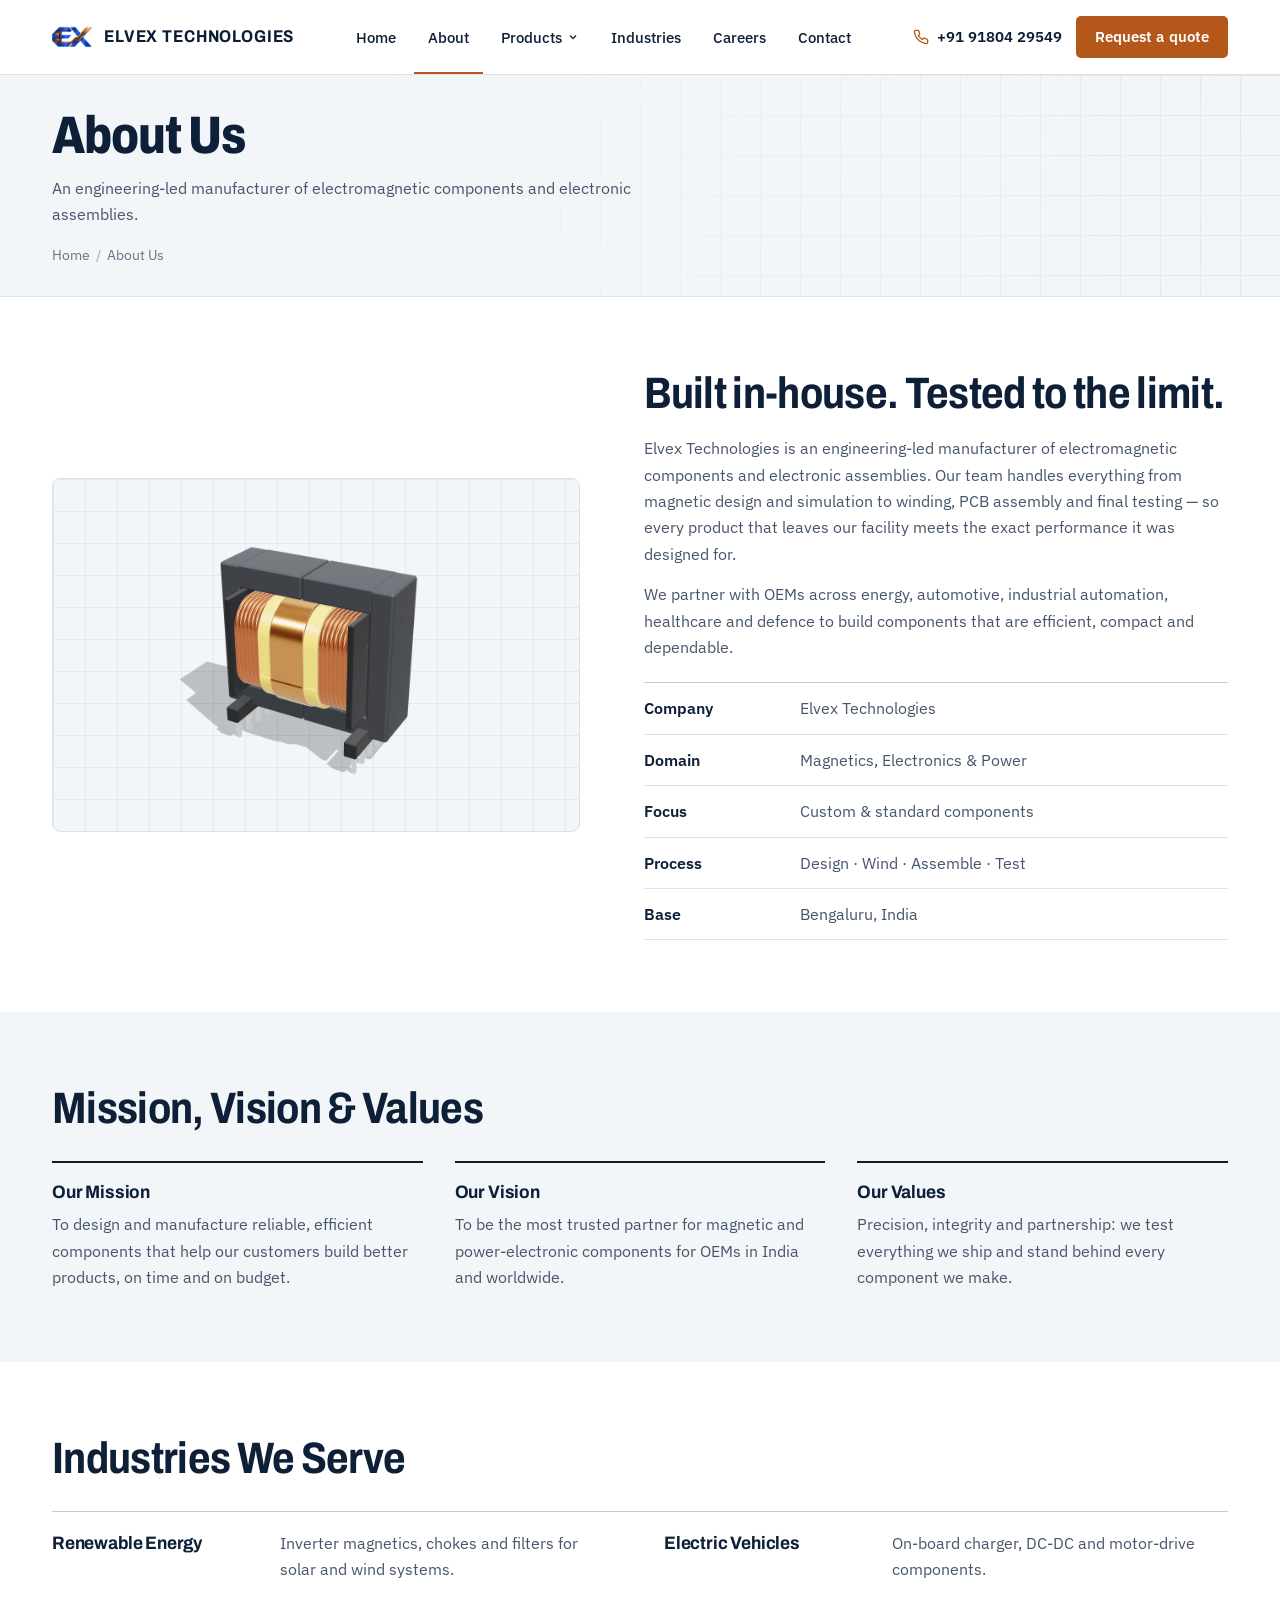
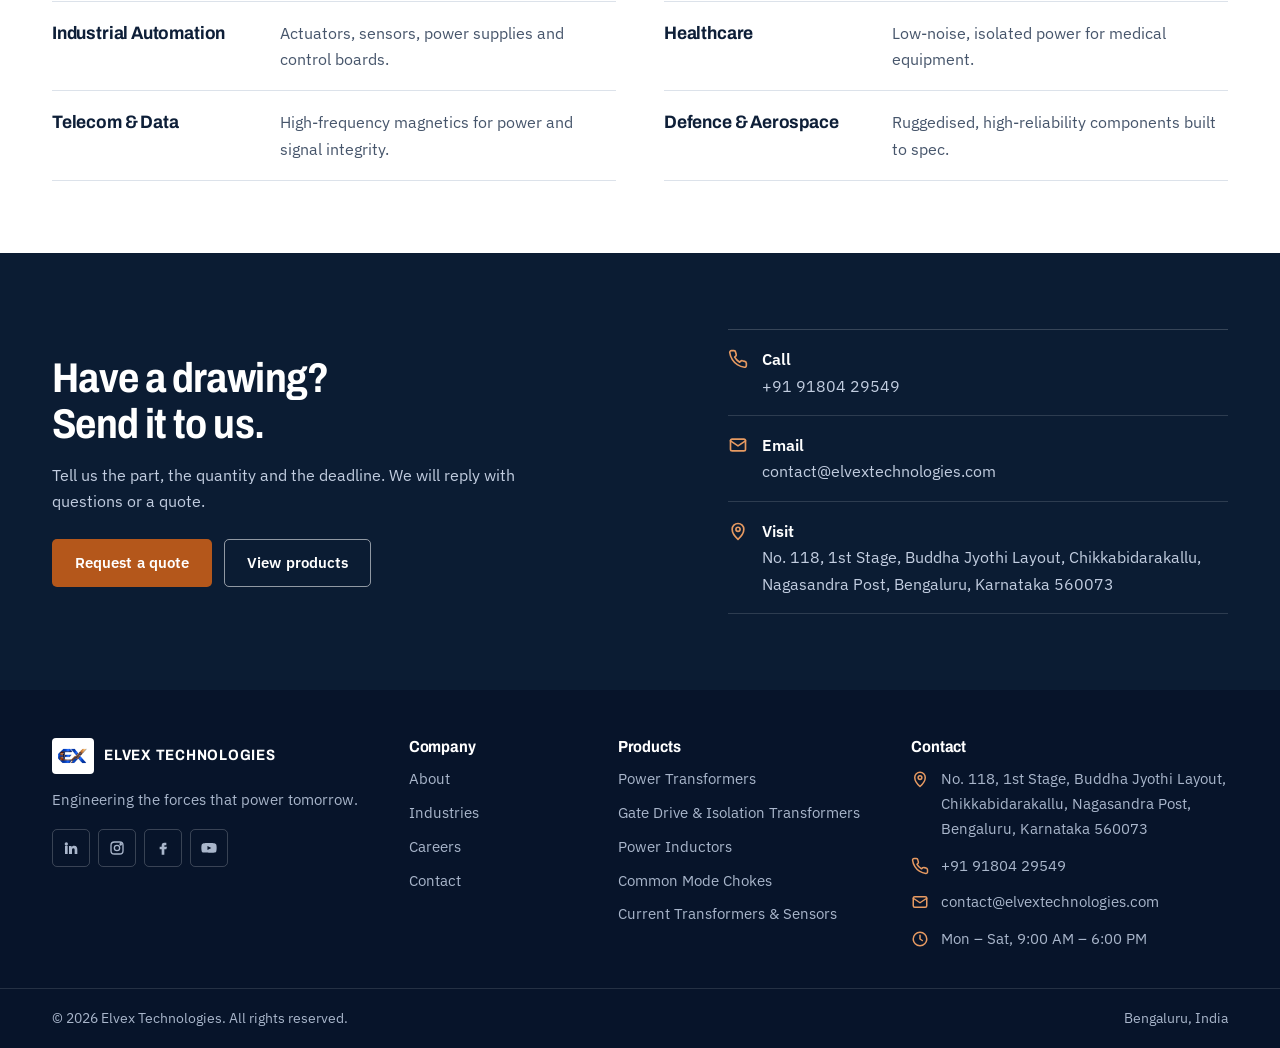
==== commit 60caf210: "major" ====
--- a/about.html
+++ b/about.html
@@ -9,9 +9,7 @@
 <meta property="og:description" content="Elvex Technologies designs and manufactures magnetic components, transformers, coils, electromechanical parts, power electronics and sensors.">
 <meta property="og:image" content="assets/img/logo.png">
 <link rel="icon" type="image/png" href="assets/img/mark.png">
-<link rel="preconnect" href="https://fonts.googleapis.com">
-<link rel="preconnect" href="https://fonts.gstatic.com" crossorigin>
-<link href="https://fonts.googleapis.com/css2?family=Poppins:wght@500;600;700&family=Nunito+Sans:wght@400;600;700&display=swap" rel="stylesheet">
+<link rel="preload" href="assets/fonts/archivo-latin-wdth-normal.woff2" as="font" type="font/woff2" crossorigin>
 <link rel="stylesheet" href="assets/css/style.css">
 </head>
 <body data-page="about">
@@ -24,19 +22,15 @@
 <section class="section"><div class="container about">
   <div class="about-media reveal">
     <div class="main"><img src="assets/img/products/flybackTransformer.webp" alt="Flyback transformer"></div>
-    <div class="side"><img src="assets/img/products/toroidCmc.webp" alt="Toroidal common mode choke"></div>
-    <div class="exp"><b id="exp-num">500+</b><span id="exp-label">Custom designs<br>delivered</span></div>
   </div>
   <div class="reveal">
-    <span class="kicker">Who We Are</span>
     <h2 class="title" id="about-title"></h2>
     <div id="about-text" style="margin-top:18px"></div>
     <dl class="spec-list" id="spec-sheet"></dl>
   </div>
 </div></section>
-<section class="stats-band"><div class="container" id="stats"></div></section>
 <section class="section bg-alt"><div class="container">
-  <div class="title-center"><span class="kicker">Our Purpose</span><h2 class="title">Mission, Vision &amp; Values</h2></div>
+  <div class="title-center"><h2 class="title">Mission, Vision &amp; Values</h2></div>
   <div class="mv-grid">
     <div class="mv reveal"><div class="ic" data-icon="target"></div><h3>Our Mission</h3><p>To design and manufacture reliable, efficient components that help our customers build better products, on time and on budget.</p></div>
     <div class="mv reveal"><div class="ic" data-icon="eye"></div><h3>Our Vision</h3><p>To be the most trusted partner for magnetic and power-electronic components for OEMs in India and worldwide.</p></div>
@@ -44,13 +38,10 @@
   </div>
 </div></section>
 <section class="section"><div class="container">
-  <div class="title-center"><span class="kicker">Industries</span><h2 class="title">Industries We Serve</h2></div>
-  <div class="ind-grid" id="ind-grid"></div>
+  <div class="title-center"><h2 class="title">Industries We Serve</h2></div>
+  <div class="ind-list" id="ind-grid"></div>
 </div></section>
-<section class="cta"><div class="container">
-  <div><h2>Looking for a reliable manufacturing partner?</h2><p>Share your drawings or specifications and get a detailed quote within 24 hours.</p></div>
-  <div class="acts"><a class="btn btn-primary" href="contact.html" data-arrow>Request a quote </a><a class="btn btn-white" href="products.html">View products</a></div>
-</div></section>
+<section class="cta"><div class="container cta-in" id="cta"></div></section>
 </main>
 <script src="data/site-data.js"></script>
 <script src="assets/js/main.js"></script>
--- a/assets/css/style.css
+++ b/assets/css/style.css
@@ -1,506 +1,447 @@
 /* ==========================================================================
-   ELVEX TECHNOLOGIES — MAIN STYLESHEET
-   Corporate manufacturing theme: white pages, deep navy, engineering blue,
-   amber accent. Change brand colours in :root below.
+   ELVEX TECHNOLOGIES — STYLESHEET
+   Direction: engineering datasheet. Cool paper ground with a fine drawing grid,
+   deep ink navy for weight, copper (the product's own material) as the one accent.
+   Type: Archivo (condensed-leaning, for headings) + IBM Plex Sans (text).
    ========================================================================== */
+@font-face { font-family: "Archivo"; src: url("../fonts/archivo-latin-wdth-normal.woff2") format("woff2"); font-weight: 100 900; font-stretch: 62% 125%; font-display: swap; }
+@font-face { font-family: "IBM Plex Sans"; src: url("../fonts/ibm-plex-sans-latin-400-normal.woff2") format("woff2"); font-weight: 400; font-display: swap; }
+@font-face { font-family: "IBM Plex Sans"; src: url("../fonts/ibm-plex-sans-latin-500-normal.woff2") format("woff2"); font-weight: 500; font-display: swap; }
+@font-face { font-family: "IBM Plex Sans"; src: url("../fonts/ibm-plex-sans-latin-600-normal.woff2") format("woff2"); font-weight: 600; font-display: swap; }
+
 :root {
-  --navy: #0a1d42;
-  --navy-2: #102a5c;
-  --blue: #1342b0;
-  --blue-dark: #0c2f86;
-  --blue-soft: #e9eefb;
-  --accent: #b8641f;
-  --accent-dark: #9c5218;
-  --text: #16243a;
-  --body: #4a5568;
-  --muted: #718096;
-  --bg: #ffffff;
-  --bg-alt: #f4f7fb;
-  --line: #e2e8f0;
-  --white: #ffffff;
-  --radius: 8px;
-  --shadow: 0 2px 6px rgba(11, 37, 69, .06), 0 10px 30px -12px rgba(11, 37, 69, .18);
-  --shadow-lg: 0 24px 50px -20px rgba(11, 37, 69, .35);
-  --max: 1200px;
-  --head: "Poppins", "Segoe UI", Arial, sans-serif;
-  --font: "Nunito Sans", "Segoe UI", Arial, sans-serif;
+  --ink: #0b1c33;
+  --ink-2: #12294a;
+  --ink-deep: #07142a;
+  --copper: #b4571b;
+  --copper-d: #964512;
+  --copper-soft: #f7e9de;
+  --copper-lt: #e79a62;
+  --blue: #1b4db1;
+  --paper: #f3f6f9;
+  --white: #fff;
+  --line: #dce2ea;
+  --line-strong: #c3ccd8;
+  --text: #0e1f38;
+  --body: #46556b;
+  --muted: #66758a;
+  --head: "Archivo", "Segoe UI", Arial, sans-serif;
+  --font: "IBM Plex Sans", "Segoe UI", Arial, sans-serif;
+  --max: 1240px;
+  --gut: 20px;
+  --hh: 66px;
   color-scheme: light;
 }
 
 *, *::before, *::after { box-sizing: border-box; }
-html { scroll-behavior: smooth; }
-body { margin: 0; background: var(--bg); color: var(--body); font-family: var(--font); font-size: 16px; line-height: 1.7; -webkit-font-smoothing: antialiased; overflow-x: hidden; }
-img { max-width: 100%; display: block; }
+html { scroll-behavior: smooth; -webkit-text-size-adjust: 100%; }
+body { margin: 0; background: var(--white); color: var(--body); font-family: var(--font); font-size: 16px; line-height: 1.65; -webkit-font-smoothing: antialiased; overflow-x: hidden; }
+body.menu-open { overflow: hidden; }
+img { max-width: 100%; height: auto; display: block; }
 a { color: inherit; text-decoration: none; }
 button { font: inherit; cursor: pointer; }
-:focus-visible { outline: 2px solid var(--accent); outline-offset: 2px; }
-h1, h2, h3, h4 { font-family: var(--head); color: var(--text); margin: 0; line-height: 1.25; font-weight: 600; text-wrap: balance; }
 p { margin: 0 0 14px; }
-.container { width: 100%; max-width: var(--max); margin: 0 auto; padding: 0 20px; }
-
-/* Section titles */
-.kicker { display: inline-block; font-family: var(--head); font-size: 13px; font-weight: 600; letter-spacing: .12em; text-transform: uppercase; color: var(--blue); margin-bottom: 10px; }
-.kicker::before { content: ""; display: inline-block; width: 26px; height: 2px; background: var(--accent); vertical-align: middle; margin-right: 10px; }
-.title { font-size: clamp(26px, 3vw, 36px); font-weight: 700; }
-.title-center { text-align: center; max-width: 720px; margin: 0 auto 48px; }
-.title-center .kicker::after { content: ""; display: inline-block; width: 26px; height: 2px; background: var(--accent); vertical-align: middle; margin-left: 10px; }
-.title-center p { margin-top: 14px; color: var(--muted); }
-.section { padding: 90px 0; }
-.section-sm { padding: 60px 0; }
-.bg-alt { background: var(--bg-alt); }
-.text-accent { color: var(--accent); }
-
-/* Buttons */
-.btn { display: inline-flex; align-items: center; gap: 8px; padding: 13px 26px; border-radius: 6px; font-family: var(--head); font-size: 14.5px; font-weight: 600; border: 2px solid transparent; transition: background .2s, color .2s, border-color .2s, transform .2s; white-space: nowrap; }
-.btn svg { width: 16px; height: 16px; }
-.btn-primary { background: var(--accent); color: #fff; }
-.btn-primary:hover { background: var(--accent-dark); }
-.btn-blue { background: var(--blue); color: #fff; }
-.btn-blue:hover { background: var(--blue-dark); }
-.btn-outline { border-color: var(--blue); color: var(--blue); background: transparent; }
-.btn-outline:hover { background: var(--blue); color: #fff; }
-.btn-white { border-color: rgba(255,255,255,.7); color: #fff; }
-.btn-white:hover { background: #fff; color: var(--navy); }
-.btn-sm { padding: 9px 18px; font-size: 13.5px; }
-.link-more { display: inline-flex; align-items: center; gap: 6px; font-family: var(--head); font-weight: 600; font-size: 14px; color: var(--blue); }
-.link-more svg { width: 15px; height: 15px; transition: transform .2s; }
-a:hover .link-more svg, .link-more:hover svg { transform: translateX(4px); }
-
-/* ---------- Top bar + header ---------- */
-.topbar { background: var(--navy); color: #c5d1e3; font-size: 13.5px; }
-.topbar .container { display: flex; justify-content: space-between; align-items: center; min-height: 42px; gap: 16px; flex-wrap: wrap; }
-.topbar .tb { display: flex; gap: 22px; align-items: center; flex-wrap: wrap; }
-.topbar a:hover { color: #fff; }
-.topbar svg { width: 14px; height: 14px; color: #e08a43; vertical-align: -2px; margin-right: 6px; }
-.topbar .soc { display: flex; gap: 6px; }
-.topbar .soc a { width: 28px; height: 28px; display: grid; place-items: center; border-radius: 4px; background: rgba(255,255,255,.06); }
-.topbar .soc a:hover { background: var(--accent); color: #fff; }
-.topbar .soc svg { margin: 0; color: inherit; width: 13px; height: 13px; }
-.site-header { position: sticky; top: 0; z-index: 100; background: #fff; box-shadow: 0 1px 0 var(--line); transition: box-shadow .3s; }
-.site-header.scrolled { box-shadow: 0 6px 24px -10px rgba(11,37,69,.25); }
-.nav { display: flex; align-items: center; justify-content: space-between; height: 82px; gap: 20px; }
-.brand { display: flex; align-items: center; gap: 12px; }
-.brand img { height: 52px; width: auto; }
-.brand .bt b { display: block; font-family: var(--head); font-size: 18px; color: var(--navy); font-weight: 700; line-height: 1.15; letter-spacing: .01em; }
-.brand .bt span { font-size: 11.5px; color: var(--muted); letter-spacing: .14em; text-transform: uppercase; }
-.nav-links { display: flex; align-items: center; gap: 4px; list-style: none; margin: 0; padding: 0; height: 100%; }
-.nav-links > li { position: relative; height: 100%; display: flex; align-items: center; }
-.nav-links > li > a, .nav-links > li > button { display: flex; align-items: center; gap: 5px; height: 100%; padding: 0 14px; background: none; border: 0; font-family: var(--head); font-size: 14.5px; font-weight: 500; color: var(--text); border-bottom: 3px solid transparent; border-top: 3px solid transparent; transition: color .2s, border-color .2s; }
-.nav-links > li > a:hover, .nav-links > li > button:hover, .nav-links > li > a.active { color: var(--blue); border-bottom-color: var(--accent); }
+ul, ol { margin: 0; padding: 0; list-style: none; }
+:focus-visible { outline: 2px solid var(--blue); outline-offset: 3px; }
+::selection { background: var(--copper-soft); color: var(--ink); }
+
+h1, h2, h3, h4 { font-family: var(--head); color: var(--text); margin: 0; line-height: 1.1; font-weight: 700; font-stretch: 90%; letter-spacing: -.01em; text-wrap: balance; }
+h1 { font-size: clamp(2.3rem, 1.1rem + 5.4vw, 4.3rem); font-weight: 800; font-stretch: 82%; line-height: 1.02; letter-spacing: -.02em; }
+h2 { font-size: clamp(1.75rem, 1rem + 2.9vw, 2.75rem); font-stretch: 85%; letter-spacing: -.015em; }
+h3 { font-size: 1.125rem; font-stretch: 95%; line-height: 1.25; }
+
+.container { width: 100%; max-width: var(--max); margin: 0 auto; padding: 0 var(--gut); }
+.kicker { display: none; }
+.section { padding: 56px 0; }
+.bg-alt { background: var(--paper); }
+.link-more { font-weight: 600; color: var(--ink); border-bottom: 1.5px solid var(--copper); padding-bottom: 1px; }
+.link-more svg { display: none; }
+.link-more:hover { color: var(--copper); }
+
+.section-head { display: flex; justify-content: space-between; align-items: end; gap: 12px 32px; flex-wrap: wrap; margin-bottom: 28px; }
+.section-head p { margin: 10px 0 0; max-width: 38rem; }
+.title-center { max-width: 44rem; margin: 0 0 28px; }
+.title-center p { margin: 10px 0 0; }
+
+/* ---------- Buttons ---------- */
+.btn { display: inline-flex; align-items: center; justify-content: center; gap: 8px; min-height: 48px; padding: 0 22px; border-radius: 5px; border: 1.5px solid transparent; font: 600 15px/1 var(--font); letter-spacing: .005em; white-space: nowrap; transition: background .18s, color .18s, border-color .18s; }
+.btn svg { width: 17px; height: 17px; flex: none; }
+.btn-primary { background: var(--copper); color: #fff; }
+.btn-primary:hover { background: var(--copper-d); }
+.btn-blue { background: var(--ink); color: #fff; }
+.btn-blue:hover { background: var(--ink-2); }
+.btn-outline { border-color: var(--ink); color: var(--ink); background: transparent; }
+.btn-outline:hover { background: var(--ink); color: #fff; }
+.btn-white { border-color: rgba(255,255,255,.55); color: #fff; }
+.btn-white:hover { background: #fff; color: var(--ink); }
+.btn-sm { min-height: 42px; padding: 0 18px; font-size: 14.5px; }
+.btn[disabled] { opacity: .6; cursor: progress; }
+
+/* ---------- Header ---------- */
+.site-header { position: sticky; top: 0; z-index: 50; background: rgba(255,255,255,.97); border-bottom: 1px solid var(--line); backdrop-filter: blur(8px); }
+.nav { display: flex; align-items: center; justify-content: space-between; height: var(--hh); gap: 16px; }
+.brand { display: flex; align-items: center; gap: 10px; min-width: 0; }
+.brand img { height: 36px; width: auto; flex: none; }
+.brand b { font: 700 15px/1.05 var(--head); font-stretch: 88%; letter-spacing: .05em; text-transform: uppercase; color: var(--ink); }
+.nav-links { display: none; align-items: center; gap: 2px; height: 100%; }
+.nav-links > a, .nav-links > .has-drop > button { display: flex; align-items: center; gap: 5px; height: var(--hh); padding: 0 12px; background: none; border: 0; border-bottom: 2px solid transparent; border-top: 2px solid transparent; font: 500 15px/1 var(--font); color: var(--text); }
+.nav-links > a:hover, .nav-links > .has-drop > button:hover { color: var(--copper); }
+.nav-links > a[aria-current="page"], .nav-links > .has-drop > button.active { border-bottom-color: var(--copper); }
 .nav-links .chev { width: 12px; height: 12px; }
-.dropdown { position: absolute; top: 100%; left: 0; min-width: 270px; background: #fff; border-top: 3px solid var(--accent); box-shadow: var(--shadow-lg); padding: 8px 0; opacity: 0; visibility: hidden; transform: translateY(8px); transition: all .2s; }
-.has-drop:hover .dropdown, .has-drop.open .dropdown { opacity: 1; visibility: visible; transform: none; }
-.dropdown a { display: flex; justify-content: space-between; gap: 12px; padding: 10px 20px; font-size: 14.5px; color: var(--text); border-left: 3px solid transparent; transition: all .15s; }
-.dropdown a span { color: var(--muted); font-size: 12.5px; }
-.dropdown a:hover { background: var(--bg-alt); color: var(--blue); border-left-color: var(--blue); }
-.dropdown .all { border-top: 1px solid var(--line); margin-top: 6px; padding-top: 12px; font-weight: 700; color: var(--blue); }
-.nav-cta { display: flex; align-items: center; gap: 10px; }
-.burger { display: none; width: 44px; height: 44px; border: 1px solid var(--line); border-radius: 6px; background: #fff; position: relative; color: var(--navy); }
-.burger span { position: absolute; left: 11px; right: 11px; height: 2px; background: currentColor; transition: .25s; }
-.burger span:nth-child(1) { top: 14px; } .burger span:nth-child(2) { top: 21px; } .burger span:nth-child(3) { top: 28px; }
-.menu-open .burger span:nth-child(1) { top: 21px; transform: rotate(45deg); }
-.menu-open .burger span:nth-child(2) { opacity: 0; }
-.menu-open .burger span:nth-child(3) { top: 21px; transform: rotate(-45deg); }
-.mobile-menu { position: fixed; top: 0; right: 0; bottom: 0; width: min(340px, 88vw); background: #fff; z-index: 120; padding: 24px; transform: translateX(105%); transition: transform .3s; overflow-y: auto; box-shadow: var(--shadow-lg); }
-.menu-open .mobile-menu { transform: none; }
-.menu-shade { position: fixed; inset: 0; background: rgba(11,37,69,.5); z-index: 110; opacity: 0; visibility: hidden; transition: .3s; }
-.menu-open .menu-shade { opacity: 1; visibility: visible; }
-.mobile-menu .mm-close { display: block; margin-left: auto; width: 40px; height: 40px; border: 1px solid var(--line); border-radius: 6px; background: #fff; font-size: 20px; color: var(--navy); }
-.mobile-menu a { display: block; padding: 12px 0; border-bottom: 1px solid var(--line); font-family: var(--head); font-weight: 500; color: var(--text); }
-.mobile-menu .sub a { padding-left: 14px; font-family: var(--font); font-size: 14.5px; color: var(--body); }
-.mobile-menu .btn { margin-top: 20px; width: 100%; justify-content: center; border-bottom: 0; }
-
-/* ---------- Hero slider ---------- */
-.hero { position: relative; background: var(--navy); color: #fff; overflow: hidden; }
-.hero::before { content: ""; position: absolute; inset: 0; background:
-  radial-gradient(ellipse 60% 80% at 78% 50%, rgba(19, 66, 176, .6), transparent 70%),
-  repeating-linear-gradient(135deg, rgba(255,255,255,.035) 0 1px, transparent 1px 28px); }
-.slides { position: relative; min-height: 560px; }
-.slide { position: absolute; inset: 0; opacity: 0; visibility: hidden; transition: opacity .8s, visibility .8s; }
-.slide.on { opacity: 1; visibility: visible; position: relative; }
-.slide .container { display: grid; grid-template-columns: 1.05fr 1fr; gap: 40px; align-items: center; min-height: 580px; padding-top: 50px; padding-bottom: 130px; }
-.slide .tag { display: inline-block; background: rgba(224,138,67,.16); color: #f0a466; border: 1px solid rgba(224,138,67,.45); padding: 5px 14px; border-radius: 4px; font-family: var(--head); font-size: 12.5px; font-weight: 600; letter-spacing: .08em; text-transform: uppercase; }
-.slide h1, .slide h2 { color: #fff; font-size: clamp(32px, 4.4vw, 54px); font-weight: 700; margin: 18px 0 16px; }
-.slide p { color: #c7d3e6; font-size: 17.5px; max-width: 540px; margin-bottom: 30px; }
-.slide .acts { display: flex; gap: 12px; flex-wrap: wrap; }
-.slide .pic { position: relative; display: grid; place-items: center; }
-.slide .pic::before { content: ""; position: absolute; width: 82%; aspect-ratio: 1; border-radius: 50%; background: radial-gradient(circle, rgba(255,255,255,.95) 0%, rgba(232,240,250,.9) 55%, rgba(232,240,250,0) 72%); }
-.slide .pic img { position: relative; width: 100%; max-width: 520px; transform: translateY(16px); opacity: 0; transition: transform .9s .15s, opacity .9s .15s; }
-.slide.on .pic img { transform: none; opacity: 1; }
-.slider-ctrl { position: absolute; left: 0; right: 0; bottom: 74px; z-index: 3; }
-.slider-ctrl .container { display: flex; align-items: center; gap: 14px; }
-.dots { display: flex; gap: 8px; }
-.dots button { width: 32px; height: 4px; border: 0; border-radius: 2px; background: rgba(255,255,255,.3); padding: 0; transition: background .2s, width .2s; }
-.dots button.on { background: #e08a43; width: 48px; }
-.arrows { margin-left: auto; display: flex; gap: 8px; }
-.arrows button { width: 42px; height: 42px; border-radius: 6px; border: 1px solid rgba(255,255,255,.3); background: transparent; color: #fff; display: grid; place-items: center; transition: .2s; }
-.arrows button:hover { background: var(--accent); border-color: var(--accent); color: #fff; }
-.arrows svg { width: 18px; height: 18px; }
-
-/* Feature boxes overlapping the hero */
-.features { position: relative; z-index: 4; margin-top: -50px; }
-.features .grid { display: grid; grid-template-columns: repeat(4, 1fr); background: #fff; box-shadow: var(--shadow-lg); border-radius: var(--radius); overflow: hidden; }
-.feature { padding: 28px 26px; display: flex; gap: 16px; align-items: flex-start; border-right: 1px solid var(--line); transition: background .2s; }
-.feature:last-child { border-right: 0; }
-.feature:hover { background: var(--bg-alt); }
-.feature .ic { flex: none; width: 50px; height: 50px; border-radius: 50%; background: var(--blue-soft); color: var(--blue); display: grid; place-items: center; }
-.feature .ic svg { width: 24px; height: 24px; }
-.feature h3 { font-size: 16px; margin-bottom: 4px; }
-.feature p { font-size: 14px; color: var(--muted); margin: 0; line-height: 1.55; }
-
-/* About block */
-.about { display: grid; grid-template-columns: 1fr 1fr; gap: 60px; align-items: center; }
-.about-media { position: relative; }
-.about-media .main { border-radius: var(--radius); background: linear-gradient(160deg, #f6f9fd, #e3ebf5); aspect-ratio: 4/3.3; display: grid; place-items: center; overflow: hidden; }
-.about-media .main img { width: 88%; }
-.about-media .exp { position: absolute; left: -18px; bottom: -22px; background: var(--blue); color: #fff; padding: 22px 26px; border-radius: var(--radius); box-shadow: var(--shadow-lg); display: flex; gap: 14px; align-items: center; }
-.about-media .exp b { font-family: var(--head); font-size: 40px; line-height: 1; color: #f0a466; }
-.about-media .exp span { font-family: var(--head); font-size: 14px; line-height: 1.3; font-weight: 500; }
-.about-media .side { position: absolute; right: -14px; top: -14px; width: 42%; background: #fff; border-radius: var(--radius); box-shadow: var(--shadow-lg); padding: 10px; }
-.about-media .side img { width: 100%; }
-.checks { list-style: none; padding: 0; margin: 18px 0 28px; display: grid; grid-template-columns: 1fr 1fr; gap: 10px 20px; }
-.checks li { position: relative; padding-left: 30px; font-weight: 600; color: var(--text); font-size: 15px; }
-.checks li::before { content: ""; position: absolute; left: 0; top: 3px; width: 20px; height: 20px; border-radius: 50%; background: var(--blue) url("data:image/svg+xml,%3Csvg xmlns='http://www.w3.org/2000/svg' viewBox='0 0 24 24' fill='none' stroke='white' stroke-width='3.5'%3E%3Cpath d='M6 12l4 4 8-8'/%3E%3C/svg%3E") center/11px no-repeat; }
-
-/* Category cards */
-.cat-grid { display: grid; grid-template-columns: repeat(4, 1fr); gap: 24px; }
-.cat-card { background: #fff; border: 1px solid var(--line); border-radius: var(--radius); overflow: hidden; display: flex; flex-direction: column; transition: box-shadow .25s, transform .25s, border-color .25s; }
-.cat-card:hover { box-shadow: var(--shadow-lg); transform: translateY(-4px); border-color: transparent; }
-.cat-card .ph { aspect-ratio: 4/3; background: linear-gradient(160deg, #f8fafd, #e8eef6); display: grid; place-items: center; overflow: hidden; }
-.cat-card .ph img { width: 86%; transition: transform .4s; }
-.cat-card:hover .ph img { transform: scale(1.06); }
-.cat-card .tx { padding: 20px 22px 22px; border-top: 3px solid var(--blue); flex: 1; display: flex; flex-direction: column; }
-.cat-card:hover .tx { border-top-color: var(--accent); }
-.cat-card h3 { font-size: 18px; margin-bottom: 6px; }
-.cat-card p { font-size: 14.5px; color: var(--muted); flex: 1; }
-.cat-card .meta { display: flex; justify-content: space-between; align-items: center; font-size: 13px; color: var(--muted); }
-
-/* Stats band */
-.stats-band { background: linear-gradient(120deg, var(--blue-dark), var(--blue)); color: #fff; position: relative; overflow: hidden; }
-.stats-band::before { content: ""; position: absolute; inset: 0; background: repeating-linear-gradient(135deg, rgba(255,255,255,.04) 0 1px, transparent 1px 26px); }
-.stats-band .container { position: relative; display: grid; grid-template-columns: repeat(4, 1fr); }
-.stat-b { text-align: center; padding: 50px 16px; }
-.stat-b + .stat-b { border-left: 1px solid rgba(255,255,255,.15); }
-.stat-b b { display: block; font-family: var(--head); font-size: clamp(34px, 4vw, 46px); font-weight: 700; line-height: 1; color: #fff; font-variant-numeric: tabular-nums; }
-.stat-b span { display: block; margin-top: 10px; color: #cfdcf0; font-size: 15px; }
-
-/* Product cards */
-.product-grid { display: grid; grid-template-columns: repeat(auto-fill, minmax(250px, 1fr)); gap: 24px; }
-.p-card { background: #fff; border: 1px solid var(--line); border-radius: var(--radius); overflow: hidden; display: flex; flex-direction: column; transition: box-shadow .25s, transform .25s; }
-.p-card:hover { box-shadow: var(--shadow-lg); transform: translateY(-4px); }
-.p-card .thumb { position: relative; aspect-ratio: 4/3; background: linear-gradient(160deg, #f8fafd, #e8eef6); display: grid; place-items: center; overflow: hidden; }
-.p-card .thumb img { width: 88%; transition: transform .4s; }
+.has-drop { position: relative; height: 100%; }
+.dropdown { position: absolute; left: 0; top: 100%; min-width: 290px; background: #fff; border: 1px solid var(--line); border-top: 2px solid var(--copper); box-shadow: 0 18px 40px -18px rgba(11,28,51,.35); padding: 6px; opacity: 0; visibility: hidden; transform: translateY(6px); transition: opacity .15s, transform .15s, visibility .15s; }
+.has-drop.open .dropdown, .has-drop:hover .dropdown { opacity: 1; visibility: visible; transform: none; }
+.dropdown a { display: flex; justify-content: space-between; gap: 16px; padding: 10px 12px; font-size: 14.5px; color: var(--text); border-radius: 4px; }
+.dropdown a span { color: var(--muted); }
+.dropdown a:hover { background: var(--paper); color: var(--copper); }
+.dropdown a.all { border-top: 1px solid var(--line); margin-top: 4px; border-radius: 0; font-weight: 600; }
+.nav-cta { display: flex; align-items: center; gap: 14px; }
+.nav-cta .btn { display: none; }
+.nav-phone { display: none; align-items: center; gap: 8px; font-weight: 600; color: var(--ink); font-size: 14.5px; white-space: nowrap; }
+.nav-phone svg { width: 16px; height: 16px; color: var(--copper); }
+.burger { width: 44px; height: 44px; border: 1.5px solid var(--line-strong); border-radius: 5px; background: #fff; display: grid; place-content: center; gap: 6px; padding: 0; }
+.burger span { display: block; width: 20px; height: 2px; background: var(--ink); }
+
+.menu-shade { display: none; }
+.mobile-menu { position: fixed; inset: 0; z-index: 100; background: var(--ink); color: #fff; display: flex; flex-direction: column; padding: 0 var(--gut) 24px; overflow-y: auto; transform: translateX(100%); visibility: hidden; transition: transform .28s ease, visibility .28s; }
+body.menu-open .mobile-menu { transform: none; visibility: visible; }
+.mm-top { display: flex; align-items: center; justify-content: space-between; height: var(--hh); flex: none; }
+.mm-top .brand b { color: #fff; }
+.mm-close { width: 44px; height: 44px; border: 1.5px solid rgba(255,255,255,.35); border-radius: 5px; background: none; color: #fff; font-size: 28px; line-height: 1; }
+.mm-links { display: flex; flex-direction: column; margin-top: 8px; }
+.mm-links > a { font: 700 1.6rem/1.15 var(--head); font-stretch: 88%; padding: 13px 0; border-bottom: 1px solid var(--line-d, rgba(255,255,255,.14)); }
+.mm-links .sub { display: flex; flex-direction: column; padding: 4px 0 10px 14px; border-bottom: 1px solid rgba(255,255,255,.14); }
+.mm-links .sub a { padding: 8px 0; font-size: 15.5px; color: #c2cde0; }
+.mm-contact { margin-top: 26px; display: grid; gap: 12px; font-size: 15.5px; color: #c2cde0; }
+.mm-contact a, .mm-contact span { display: flex; gap: 12px; align-items: flex-start; }
+.mm-contact svg { width: 18px; height: 18px; flex: none; margin-top: 3px; color: var(--copper-lt); }
+.mobile-menu .btn { margin-top: 24px; }
+
+/* ---------- Page heads (inner pages) ---------- */
+.page-head { background: var(--paper); border-bottom: 1px solid var(--line); padding: 34px 0 30px; position: relative; overflow: hidden; }
+.page-head::before, .hero::before { content: ""; position: absolute; inset: 0; background-image: linear-gradient(var(--line) 1px, transparent 1px), linear-gradient(90deg, var(--line) 1px, transparent 1px); background-size: 40px 40px; opacity: .7; -webkit-mask-image: linear-gradient(100deg, transparent 20%, #000 100%); mask-image: linear-gradient(100deg, transparent 20%, #000 100%); pointer-events: none; }
+.page-head .container { position: relative; }
+.page-head h1 { font-size: clamp(2rem, 1.1rem + 3.8vw, 3.3rem); }
+.page-head p { margin: 12px 0 0; max-width: 40rem; }
+.crumbs { display: flex; flex-wrap: wrap; gap: 2px; font-size: 13.5px; color: var(--muted); margin-top: 16px; }
+.crumbs a:hover { color: var(--copper); }
+.crumbs i { font-style: normal; opacity: .6; margin: 0 4px; }
+
+/* ---------- Hero ---------- */
+.hero { position: relative; background: var(--paper); border-bottom: 1px solid var(--line); overflow: hidden; }
+.hero-in { position: relative; display: grid; gap: 28px; padding-block: 36px 8px; }
+.hero h1 { max-width: 15ch; }
+.hero .lead { margin-top: 18px; max-width: 33rem; font-size: 1.0625rem; color: var(--body); }
+.hero .acts { display: flex; flex-wrap: wrap; gap: 12px; margin-top: 26px; }
+.hero .acts .btn { flex: 1 1 auto; }
+.hero-call { display: inline-flex; align-items: center; gap: 10px; margin-top: 20px; font-weight: 600; color: var(--ink); }
+.hero-call svg { width: 18px; height: 18px; color: var(--copper); }
+.hero-call span { color: var(--muted); font-weight: 400; }
+.stage { position: relative; width: 100%; max-width: 560px; margin: 0 auto; aspect-ratio: 1 / .92; }
+.stage > img { position: absolute; inset: 0 0 auto auto; width: 100%; }
+.callout { display: none; }
+.caps { position: relative; display: grid; border-top: 1px solid var(--line-strong); margin-top: 18px; }
+.caps > div { padding: 16px 0; border-bottom: 1px solid var(--line); }
+.caps > div:last-child { border-bottom: 0; }
+.caps h3 { font-size: 1rem; }
+.caps p { margin: 3px 0 0; font-size: 14.5px; color: var(--muted); }
+
+/* ---------- Categories ---------- */
+.cat-grid { display: grid; grid-template-columns: repeat(2, 1fr); gap: 12px; }
+.cat-card { display: flex; flex-direction: column; background: #fff; border: 1px solid var(--line); border-radius: 8px; overflow: hidden; min-width: 0; transition: border-color .2s, box-shadow .2s; }
+.cat-card:hover { border-color: var(--ink); box-shadow: 0 16px 34px -22px rgba(11,28,51,.5); }
+.cat-card .ph { aspect-ratio: 4 / 3; background: var(--paper); display: grid; place-items: center; overflow: hidden; border-bottom: 1px solid var(--line); }
+.cat-card .ph img { width: 90%; transition: transform .35s; }
+.cat-card:hover .ph img { transform: scale(1.04); }
+.cat-card .tx { padding: 14px 14px 16px; display: flex; flex-direction: column; gap: 4px; flex: 1; }
+.cat-card h3 { font-size: 1.02rem; }
+.cat-card p { display: none; margin: 4px 0 0; font-size: 14.5px; color: var(--body); flex: 1; }
+.cat-card .meta { font-size: 13.5px; color: var(--copper); font-weight: 600; margin-top: auto; }
+.cat-grid > .cat-card:last-child:nth-child(odd) { grid-column: 1 / -1; }
+.cat-grid > .cat-card:last-child:nth-child(odd) .ph { aspect-ratio: 16 / 7; }
+.cat-grid > .cat-card:last-child:nth-child(odd) .ph img { width: auto; height: 230px; max-width: 90%; object-fit: contain; }
+
+/* ---------- Product cards ---------- */
+.product-grid { display: grid; grid-template-columns: repeat(2, 1fr); gap: 12px; }
+.p-card { display: flex; flex-direction: column; background: #fff; border: 1px solid var(--line); border-radius: 8px; overflow: hidden; min-width: 0; transition: border-color .2s, box-shadow .2s; }
+.p-card:hover { border-color: var(--ink); box-shadow: 0 16px 34px -22px rgba(11,28,51,.5); }
+.p-card .thumb { position: relative; aspect-ratio: 4 / 3; background: var(--paper); display: grid; place-items: center; overflow: hidden; border-bottom: 1px solid var(--line); }
+.p-card .thumb img { width: 90%; transition: transform .35s; }
 .p-card .thumb img.photo { width: 100%; height: 100%; object-fit: cover; }
-.p-card:hover .thumb img { transform: scale(1.06); }
-.p-card .badge { position: absolute; left: 12px; top: 12px; background: var(--accent); color: #fff; font-family: var(--head); font-size: 11px; font-weight: 700; padding: 3px 9px; border-radius: 3px; letter-spacing: .05em; text-transform: uppercase; }
-.p-card .body { padding: 18px 20px 20px; flex: 1; display: flex; flex-direction: column; }
-.p-card .cat { font-size: 12px; font-weight: 700; color: var(--blue); text-transform: uppercase; letter-spacing: .08em; }
-.p-card h3 { font-size: 17px; margin: 6px 0 6px; }
-.p-card p { font-size: 14.5px; color: var(--muted); flex: 1; margin-bottom: 14px; }
-.p-card .foot { display: flex; justify-content: space-between; align-items: center; border-top: 1px solid var(--line); padding-top: 14px; }
-.p-card .foot span { font-size: 13px; font-weight: 700; color: var(--text); font-family: var(--head); }
-
-/* Industries */
-.ind-grid { display: grid; grid-template-columns: repeat(3, 1fr); gap: 24px; }
-.ind { background: #fff; border-radius: var(--radius); padding: 30px 28px; border: 1px solid var(--line); display: flex; gap: 18px; transition: box-shadow .25s, border-color .25s; }
-.ind:hover { box-shadow: var(--shadow); border-color: var(--blue); }
-.ind .ic { flex: none; width: 56px; height: 56px; border-radius: 8px; background: var(--navy); color: #f0a466; display: grid; place-items: center; }
-.ind .ic svg { width: 26px; height: 26px; }
-.ind h3 { font-size: 17px; margin-bottom: 6px; }
-.ind p { font-size: 14.5px; color: var(--muted); margin: 0; }
-
-/* Process */
-.process { display: grid; grid-template-columns: repeat(4, 1fr); gap: 24px; counter-reset: s; }
-.step { text-align: center; padding: 10px 12px; position: relative; counter-increment: s; }
-.step:not(:last-child)::after { content: ""; position: absolute; top: 44px; left: calc(50% + 52px); right: calc(-50% + 52px); border-top: 2px dashed #c6d3e4; }
-.step .ic { width: 88px; height: 88px; border-radius: 50%; margin: 0 auto 20px; background: #fff; border: 2px solid var(--blue); color: var(--blue); display: grid; place-items: center; position: relative; box-shadow: var(--shadow); }
-.step .ic svg { width: 34px; height: 34px; }
-.step .ic::after { content: counter(s); position: absolute; top: -4px; right: -4px; width: 28px; height: 28px; border-radius: 50%; background: var(--accent); color: #fff; font-family: var(--head); font-weight: 700; font-size: 13px; display: grid; place-items: center; }
-.step h3 { font-size: 17px; margin-bottom: 8px; }
-.step p { font-size: 14.5px; color: var(--muted); margin: 0; }
-
-/* Quality / certifications */
-.quality { display: grid; grid-template-columns: 1fr 1.2fr; gap: 50px; align-items: center; }
-.cert-grid { display: grid; grid-template-columns: 1fr 1fr; gap: 18px; }
-.cert { display: flex; gap: 16px; align-items: center; background: #fff; border: 1px solid var(--line); border-radius: var(--radius); padding: 20px; }
-.cert .seal { flex: none; width: 64px; height: 64px; border-radius: 50%; border: 3px double var(--blue); display: grid; place-items: center; color: var(--blue); font-family: var(--head); font-weight: 700; font-size: 11px; text-align: center; line-height: 1.1; padding: 4px; }
-.cert b { display: block; font-family: var(--head); color: var(--text); font-size: 16px; }
-.cert span { font-size: 14px; color: var(--muted); }
-
-/* CTA band */
-.cta { background: var(--navy); color: #fff; position: relative; overflow: hidden; }
-.cta::before { content: ""; position: absolute; right: -120px; top: -120px; width: 420px; height: 420px; border-radius: 50%; border: 60px solid rgba(224,138,67,.14); }
-.cta .container { position: relative; display: flex; align-items: center; justify-content: space-between; gap: 30px; padding-top: 56px; padding-bottom: 56px; flex-wrap: wrap; }
-.cta h2 { color: #fff; font-size: clamp(24px, 2.6vw, 32px); }
-.cta p { color: #c7d3e6; margin: 8px 0 0; }
-.cta .acts { display: flex; gap: 12px; flex-wrap: wrap; }
-
-/* ---------- Page header ---------- */
-.page-head { background: var(--navy); color: #fff; position: relative; overflow: hidden; }
-.page-head::before { content: ""; position: absolute; inset: 0; background: radial-gradient(ellipse 50% 90% at 85% 50%, rgba(19,66,176,.6), transparent 70%), repeating-linear-gradient(135deg, rgba(255,255,255,.035) 0 1px, transparent 1px 28px); }
-.page-head .container { position: relative; padding-top: 60px; padding-bottom: 60px; }
-.page-head h1 { color: #fff; font-size: clamp(30px, 3.6vw, 42px); font-weight: 700; }
-.page-head p { color: #c7d3e6; margin: 12px 0 0; max-width: 640px; }
-.crumbs { font-size: 14px; color: #a9b9d1; margin-top: 14px; }
-.crumbs a { color: #fff; }
-.crumbs a:hover { color: var(--accent); }
-.crumbs i { font-style: normal; margin: 0 8px; color: #e08a43; }
+.p-card:hover .thumb img { transform: scale(1.04); }
+.p-card .body { padding: 12px 14px 16px; display: flex; flex-direction: column; flex: 1; }
+.p-card .cat { font-size: 12.5px; color: var(--copper); font-weight: 600; }
+.p-card h3 { font-size: .98rem; margin: 3px 0 0; }
+.p-card p { display: none; margin: 8px 0 0; font-size: 14px; color: var(--muted); }
+.empty { text-align: center; padding: 48px 20px; background: var(--paper); border: 1px dashed var(--line-strong); border-radius: 8px; color: var(--body); }
+
+/* ---------- About ---------- */
+.about { display: grid; gap: 32px; align-items: center; }
+.about-media { position: relative; background: var(--paper); border: 1px solid var(--line); border-radius: 8px; padding: 18px; overflow: hidden; }
+.about-media::before { content: ""; position: absolute; inset: 0; background-image: linear-gradient(var(--line) 1px, transparent 1px), linear-gradient(90deg, var(--line) 1px, transparent 1px); background-size: 32px 32px; opacity: .6; }
+.about-media .main { position: relative; }
+.about-media .main img { width: 86%; margin: 0 auto; }
+.about-media .side, .about-media .exp { display: none; }
+.about-text p { max-width: 38rem; }
+.checks { display: grid; gap: 10px; margin: 20px 0 26px; }
+.checks li { position: relative; padding-left: 28px; color: var(--text); font-weight: 500; }
+.checks li::before { content: ""; position: absolute; left: 0; top: .5em; width: 14px; height: 8px; border-left: 2.5px solid var(--copper); border-bottom: 2.5px solid var(--copper); transform: rotate(-45deg) translateY(-3px); }
+.spec-list { margin: 22px 0 0; border-top: 1px solid var(--line-strong); }
+.spec-list > div { display: grid; grid-template-columns: 9rem 1fr; gap: 12px; padding: 12px 0; border-bottom: 1px solid var(--line); }
+.spec-list dt { font-weight: 600; color: var(--text); }
+.spec-list dd { margin: 0; }
+
+/* ---------- Process (a real sequence, so it is numbered) ---------- */
+.dark { background: var(--ink); color: #c2cde0; }
+.dark h2, .dark h3 { color: #fff; }
+.process { counter-reset: step; display: grid; gap: 0; }
+.process li { counter-increment: step; position: relative; padding: 22px 0 22px 62px; border-top: 1px solid rgba(255,255,255,.16); }
+.process li::before { content: counter(step); position: absolute; left: 0; top: 18px; font: 300 2.6rem/1 var(--head); font-stretch: 80%; color: var(--copper-lt); }
+.process h3 { margin-bottom: 6px; }
+.process p { margin: 0; font-size: 15.5px; }
+
+/* ---------- Industries ---------- */
+.ind-list { display: grid; border-top: 1px solid var(--line-strong); }
+.ind-list li { padding: 18px 0; border-bottom: 1px solid var(--line); display: grid; gap: 4px; }
+.ind-list p { margin: 0; color: var(--body); max-width: 36rem; }
+
+/* ---------- Mission/values ---------- */
+.mv-grid { display: grid; gap: 0; border-top: 1px solid var(--line-strong); }
+.mv { padding: 22px 0; border-bottom: 1px solid var(--line); }
+.mv .ic { display: none; }
+.mv h3 { margin-bottom: 8px; }
+.mv p { margin: 0; max-width: 36rem; }
+
+/* ---------- CTA band ---------- */
+.cta { background: var(--ink); color: #c2cde0; padding: 56px 0; position: relative; overflow: hidden; }
+.cta-in { display: grid; gap: 32px; }
+.cta h2 { color: #fff; font-size: clamp(1.75rem, 1rem + 2.8vw, 2.6rem); max-width: 18ch; }
+.cta p { margin: 14px 0 0; max-width: 32rem; }
+.cta .acts { display: flex; flex-wrap: wrap; gap: 12px; margin-top: 24px; }
+.cta-contact { display: grid; gap: 0; align-content: start; border-top: 1px solid rgba(255,255,255,.18); }
+.cta-contact li { display: flex; gap: 14px; padding: 16px 0; border-bottom: 1px solid rgba(255,255,255,.14); }
+.cta-contact svg { width: 20px; height: 20px; flex: none; margin-top: 3px; color: var(--copper-lt); }
+.cta-contact b { display: block; color: #fff; font-weight: 600; }
+.cta-contact a:hover { color: #fff; text-decoration: underline; }
+
+/* ---------- Footer ---------- */
+.site-footer { background: var(--ink-deep); color: #a9b6cb; font-size: 15px; }
+.foot-top { display: grid; gap: 32px; padding-top: 48px; padding-bottom: 36px; }
+.foot-logo { display: inline-flex; align-items: center; gap: 10px; margin-bottom: 14px; }
+.foot-logo img { height: 36px; width: auto; background: #fff; border-radius: 4px; padding: 3px 6px; }
+.foot-logo b { font: 700 15px/1 var(--head); font-stretch: 88%; letter-spacing: .05em; text-transform: uppercase; color: #fff; }
+.site-footer h4 { color: #fff; font-size: 1rem; margin-bottom: 12px; }
+.fl { display: grid; gap: 9px; }
+.fl a:hover, .ci a:hover { color: #fff; }
+.ci { display: grid; gap: 12px; }
+.ci li { display: flex; gap: 12px; }
+.ci svg { width: 18px; height: 18px; flex: none; margin-top: 3px; color: var(--copper-lt); }
+.f-soc { display: flex; gap: 8px; margin-top: 16px; }
+.f-soc a { width: 38px; height: 38px; border: 1px solid rgba(255,255,255,.2); border-radius: 5px; display: grid; place-items: center; }
+.f-soc a:hover { background: #fff; color: var(--ink); }
+.f-soc svg { width: 16px; height: 16px; }
+.foot-bottom { border-top: 1px solid rgba(255,255,255,.12); padding: 18px 0; font-size: 14px; }
+.foot-bottom .container { display: flex; flex-wrap: wrap; justify-content: space-between; gap: 6px 24px; }
+
+.wa-float, .to-top { position: fixed; right: 16px; z-index: 40; width: 46px; height: 46px; border-radius: 50%; display: grid; place-items: center; border: 0; box-shadow: 0 8px 20px -8px rgba(11,28,51,.5); }
+.wa-float { bottom: 16px; background: #25d366; color: #fff; }
+.wa-float svg, .to-top svg { width: 22px; height: 22px; }
+.to-top { bottom: 72px; background: var(--ink); color: #fff; opacity: 0; visibility: hidden; transition: opacity .2s; }
+.to-top.show { opacity: 1; visibility: visible; }
+.preview-bar { position: fixed; left: 0; right: 0; bottom: 0; z-index: 90; background: var(--ink); color: #fff; padding: 10px 16px; text-align: center; font-size: 14px; }
+.preview-bar button { margin-left: 10px; }
 
 /* ---------- Products page ---------- */
-.shop { display: grid; grid-template-columns: 270px 1fr; gap: 36px; align-items: start; }
-.sidebar { position: sticky; top: 100px; }
-.side-box { background: #fff; border: 1px solid var(--line); border-radius: var(--radius); margin-bottom: 22px; overflow: hidden; }
-.side-box h4 { font-size: 16px; padding: 16px 20px; background: var(--navy); color: #fff; }
-.cat-list { list-style: none; margin: 0; padding: 6px 0; }
-.cat-list button { width: 100%; display: flex; justify-content: space-between; align-items: center; padding: 11px 20px; border: 0; background: none; font-size: 15px; color: var(--text); text-align: left; border-left: 3px solid transparent; transition: .15s; }
-.cat-list button span { font-size: 12.5px; color: var(--muted); background: var(--bg-alt); border-radius: 10px; padding: 1px 8px; }
-.cat-list button:hover { background: var(--bg-alt); color: var(--blue); }
-.cat-list button.active { border-left-color: var(--accent); background: var(--blue-soft); color: var(--blue); font-weight: 700; }
-.side-cta { background: var(--blue); color: #fff; padding: 24px 20px; border-radius: var(--radius); }
-.side-cta h4 { color: #fff; font-size: 18px; margin-bottom: 8px; }
-.side-cta p { color: #dbe6f5; font-size: 14.5px; }
-.shop-bar { display: flex; justify-content: space-between; align-items: center; gap: 16px; flex-wrap: wrap; margin-bottom: 22px; padding-bottom: 16px; border-bottom: 1px solid var(--line); }
+.shop { display: grid; gap: 22px; align-items: start; }
+.sidebar { display: none; }
+.side-box h4 { font-size: 1rem; padding-bottom: 10px; border-bottom: 2px solid var(--ink); }
+.cat-list li button { width: 100%; display: flex; justify-content: space-between; gap: 10px; text-align: left; padding: 11px 10px 11px 12px; background: none; border: 0; border-left: 3px solid transparent; border-bottom: 1px solid var(--line); color: var(--text); font-size: 15px; }
+.cat-list li button span { color: var(--muted); }
+.cat-list li button:hover { background: var(--paper); }
+.cat-list li button.active { border-left-color: var(--copper); background: var(--paper); font-weight: 600; }
+.side-cta { margin-top: 22px; padding: 20px; background: var(--ink); color: #c2cde0; border-radius: 8px; }
+.side-cta h4 { color: #fff; margin-bottom: 8px; }
+.side-cta .btn { margin-top: 6px; }
+.mobile-cats { display: flex; gap: 8px; overflow-x: auto; margin: 0 calc(var(--gut) * -1); padding: 2px var(--gut) 6px; scrollbar-width: none; -webkit-overflow-scrolling: touch; }
+.mobile-cats::-webkit-scrollbar { display: none; }
+.mobile-cats button { flex: none; min-height: 40px; padding: 0 16px; border: 1.5px solid var(--line-strong); border-radius: 999px; background: #fff; color: var(--text); font-size: 14.5px; font-weight: 500; }
+.mobile-cats button.active { background: var(--ink); border-color: var(--ink); color: #fff; }
+.shop > *, .contact-grid > *, .pd > *, .about > * { min-width: 0; }
+.shop-bar { display: flex; justify-content: space-between; align-items: center; gap: 12px 16px; flex-wrap: wrap; margin: 6px 0 18px; }
 .shop-bar .count { font-size: 14.5px; color: var(--muted); }
 .shop-bar .count b { color: var(--text); }
-.search { position: relative; min-width: 260px; }
-.search input { width: 100%; padding: 11px 14px 11px 40px; border: 1px solid var(--line); border-radius: 6px; font: inherit; font-size: 14.5px; outline: none; background: #fff; color: var(--text); }
-.search input:focus { border-color: var(--blue); }
-.search svg { position: absolute; left: 13px; top: 50%; transform: translateY(-50%); width: 16px; height: 16px; color: var(--muted); }
-.mobile-cats { display: none; }
-.empty { text-align: center; padding: 60px 20px; background: var(--bg-alt); border-radius: var(--radius); color: var(--muted); }
+.search { display: flex; align-items: center; gap: 8px; flex: 1 1 220px; max-width: 340px; min-height: 44px; padding: 0 12px; border: 1px solid var(--line-strong); border-radius: 6px; background: #fff; }
+.search svg { width: 18px; height: 18px; color: var(--muted); flex: none; }
+.search input { border: 0; outline: 0; width: 100%; font: inherit; font-size: 16px; background: none; color: var(--text); }
+.search:focus-within { border-color: var(--blue); box-shadow: 0 0 0 3px rgba(27,77,177,.14); }
 
 /* ---------- Product detail ---------- */
-.pd { display: grid; grid-template-columns: 1fr 1fr; gap: 50px; align-items: start; }
-.pd-gallery .main { border: 1px solid var(--line); border-radius: var(--radius); background: linear-gradient(160deg, #f8fafd, #e8eef6); aspect-ratio: 4/3; display: grid; place-items: center; overflow: hidden; }
-.pd-gallery .main img { width: 90%; }
-.pd-gallery .main img.photo { width: 100%; height: 100%; object-fit: contain; }
-.pd-thumbs { display: flex; gap: 10px; margin-top: 12px; flex-wrap: wrap; }
-.pd-thumbs button { width: 84px; aspect-ratio: 4/3; border: 2px solid var(--line); border-radius: 6px; padding: 0; background: #f4f7fb; overflow: hidden; }
-.pd-thumbs button.active { border-color: var(--blue); }
-.pd-thumbs img { width: 100%; height: 100%; object-fit: cover; }
-.pd-info .cat { display: inline-block; font-size: 12.5px; font-weight: 700; letter-spacing: .08em; text-transform: uppercase; color: var(--blue); background: var(--blue-soft); padding: 4px 10px; border-radius: 4px; }
-.pd-info h1 { font-size: clamp(26px, 3vw, 36px); margin: 14px 0 8px; font-weight: 700; }
-.pd-info .tagline { font-size: 18px; color: var(--text); font-weight: 600; margin-bottom: 14px; }
-.pd-info .desc { white-space: pre-line; }
-.pd-quick { margin: 22px 0; border: 1px solid var(--line); border-radius: var(--radius); overflow: hidden; }
-.pd-quick div { display: flex; justify-content: space-between; gap: 16px; padding: 11px 18px; font-size: 15px; border-top: 1px solid var(--line); }
-.pd-quick div:first-child { border-top: 0; }
-.pd-quick div:nth-child(odd) { background: var(--bg-alt); }
-.pd-quick span { color: var(--muted); }
-.pd-quick b { color: var(--text); text-align: right; font-variant-numeric: tabular-nums; }
-.pd-actions { display: flex; gap: 12px; flex-wrap: wrap; }
-.tabs { margin-top: 60px; border: 1px solid var(--line); border-radius: var(--radius); overflow: hidden; }
-.tab-btns { display: flex; background: var(--bg-alt); border-bottom: 1px solid var(--line); overflow-x: auto; }
-.tab-btns button { padding: 16px 26px; border: 0; background: none; font-family: var(--head); font-weight: 600; font-size: 15px; color: var(--body); border-bottom: 3px solid transparent; white-space: nowrap; }
-.tab-btns button.on { color: var(--blue); border-bottom-color: var(--accent); background: #fff; }
-.tab-pane { padding: 30px; display: none; }
+.pd { display: grid; gap: 28px; }
+.pd-gallery .main { background: var(--paper); border: 1px solid var(--line); border-radius: 8px; aspect-ratio: 4 / 3; display: grid; place-items: center; overflow: hidden; position: relative; }
+.pd-gallery .main::before { content: ""; position: absolute; inset: 0; background-image: linear-gradient(var(--line) 1px, transparent 1px), linear-gradient(90deg, var(--line) 1px, transparent 1px); background-size: 32px 32px; opacity: .55; }
+.pd-gallery .main img { position: relative; width: 92%; }
+.pd-gallery .main img.photo { width: 100%; height: 100%; object-fit: cover; }
+.pd-thumbs { display: flex; gap: 8px; margin-top: 10px; flex-wrap: wrap; }
+.pd-thumbs button { width: 72px; height: 56px; padding: 0; border: 1.5px solid var(--line); border-radius: 6px; background: var(--paper); overflow: hidden; }
+.pd-thumbs button.active { border-color: var(--copper); }
+.pd-thumbs img { width: 100%; height: 100%; object-fit: contain; }
+.pd-info .cat { font-size: 14px; font-weight: 600; color: var(--copper); }
+.pd-info h1 { font-size: clamp(1.9rem, 1.1rem + 3.2vw, 2.9rem); margin: 6px 0 10px; }
+.pd-info .tagline { font-size: 1.1rem; color: var(--text); font-weight: 500; }
+.pd-info .desc { max-width: 38rem; }
+.pd-quick { display: grid; grid-template-columns: 1fr 1fr; gap: 0; margin: 20px 0; border-top: 1px solid var(--line-strong); }
+.pd-quick div { padding: 12px 0; border-bottom: 1px solid var(--line); }
+.pd-quick span { display: block; font-size: 13px; color: var(--muted); }
+.pd-quick b { color: var(--text); }
+.pd-actions { display: flex; flex-wrap: wrap; gap: 10px; margin-top: 22px; }
+.pd-actions .btn { flex: 1 1 auto; }
+.tabs { margin-top: 36px; }
+.tab-btns { display: flex; gap: 4px; border-bottom: 1px solid var(--line-strong); overflow-x: auto; }
+.tab-btns button { min-height: 46px; padding: 0 18px; background: none; border: 0; border-bottom: 2px solid transparent; margin-bottom: -1px; font-weight: 600; color: var(--muted); white-space: nowrap; }
+.tab-btns button.on { color: var(--ink); border-bottom-color: var(--copper); }
+.tab-pane { display: none; padding-top: 22px; }
 .tab-pane.on { display: block; }
+.table-scroll { overflow-x: auto; }
 .spec-table { width: 100%; border-collapse: collapse; }
-.spec-table th, .spec-table td { text-align: left; padding: 12px 16px; border: 1px solid var(--line); font-size: 15px; }
-.spec-table th { width: 40%; background: var(--bg-alt); color: var(--text); font-weight: 700; }
-.spec-table td { font-variant-numeric: tabular-nums; }
-.bullets { list-style: none; padding: 0; margin: 0; display: grid; grid-template-columns: 1fr 1fr; gap: 10px 24px; }
-.bullets li { position: relative; padding-left: 24px; }
-.bullets li::before { content: ""; position: absolute; left: 0; top: 9px; width: 10px; height: 10px; background: var(--accent); border-radius: 2px; }
-.table-scroll { overflow-x: auto; }
-
-/* ---------- Contact ---------- */
-.info-cards { display: grid; grid-template-columns: repeat(3, 1fr); gap: 24px; margin-bottom: 50px; }
-.info-card { text-align: center; padding: 34px 24px; border: 1px solid var(--line); border-radius: var(--radius); background: #fff; transition: box-shadow .25s; }
-.info-card:hover { box-shadow: var(--shadow); }
-.info-card .ic { width: 62px; height: 62px; margin: 0 auto 16px; border-radius: 50%; background: var(--blue); color: #fff; display: grid; place-items: center; }
-.info-card .ic svg { width: 26px; height: 26px; }
-.info-card h3 { font-size: 17px; margin-bottom: 6px; }
-.info-card p, .info-card a { color: var(--body); margin: 0; overflow-wrap: anywhere; }
-.info-card a:hover { color: var(--blue); }
-.contact-grid { display: grid; grid-template-columns: 1.3fr 1fr; gap: 40px; align-items: start; }
-.form { background: #fff; border: 1px solid var(--line); border-radius: var(--radius); padding: 34px; box-shadow: var(--shadow); }
-.form h3 { font-size: 22px; margin-bottom: 4px; }
-.form > p { color: var(--muted); margin-bottom: 22px; }
-.form-row { display: grid; grid-template-columns: 1fr 1fr; gap: 16px; }
+.spec-table th, .spec-table td { text-align: left; padding: 12px 14px; border-bottom: 1px solid var(--line); }
+.spec-table th { width: 38%; color: var(--text); background: var(--paper); font-weight: 600; }
+.bullets { display: grid; gap: 9px; }
+.bullets li { position: relative; padding-left: 20px; }
+.bullets li::before { content: ""; position: absolute; left: 0; top: .65em; width: 8px; height: 2px; background: var(--copper); }
+
+/* ---------- Contact & forms ---------- */
+.info-cards { display: grid; gap: 0; border-top: 1px solid var(--line-strong); margin-bottom: 36px; }
+.info-card { display: grid; grid-template-columns: 44px 1fr; column-gap: 14px; padding: 18px 0; border-bottom: 1px solid var(--line); }
+.info-card .ic { grid-row: span 2; width: 44px; height: 44px; border-radius: 6px; background: var(--ink); color: #fff; display: grid; place-items: center; }
+.info-card .ic svg { width: 20px; height: 20px; }
+.info-card h3 { font-size: 1rem; }
+.info-card p, .info-card a { margin: 0; color: var(--body); overflow-wrap: anywhere; }
+.info-card a:hover { color: var(--copper); }
+.contact-grid { display: grid; gap: 28px; align-items: start; }
+.form { background: #fff; border: 1px solid var(--line); border-radius: 8px; padding: 22px 18px; box-shadow: 0 20px 40px -30px rgba(11,28,51,.4); }
+.form h3 { font-size: 1.5rem; margin-bottom: 4px; }
+.form > p { color: var(--muted); margin-bottom: 20px; }
+.form-row { display: grid; gap: 0 16px; }
 .field { margin-bottom: 16px; }
-.field label { display: block; font-size: 14px; font-weight: 700; color: var(--text); margin-bottom: 6px; }
-.field input, .field select, .field textarea { width: 100%; padding: 12px 14px; border: 1px solid var(--line); border-radius: 6px; font: inherit; font-size: 15px; color: var(--text); background: #fbfcfe; outline: none; transition: border-color .2s; }
-.field input:focus, .field select:focus, .field textarea:focus { border-color: var(--blue); background: #fff; }
+.field label { display: block; font-size: 14.5px; font-weight: 600; color: var(--text); margin-bottom: 6px; }
+.field .hint { font-weight: 400; color: var(--muted); font-size: 13px; }
+.field input, .field select, .field textarea { width: 100%; min-height: 48px; padding: 11px 14px; border: 1px solid var(--line-strong); border-radius: 6px; font: inherit; font-size: 16px; color: var(--text); background: #fff; outline: none; transition: border-color .15s, box-shadow .15s; }
+.field input:focus, .field select:focus, .field textarea:focus { border-color: var(--blue); box-shadow: 0 0 0 3px rgba(27,77,177,.14); }
 .field textarea { min-height: 130px; resize: vertical; }
-.form-msg { margin-top: 12px; font-weight: 700; font-size: 14.5px; }
-.contact-side { background: var(--navy); color: #c7d3e6; border-radius: var(--radius); padding: 34px; }
-.contact-side h3 { color: #fff; font-size: 20px; margin-bottom: 12px; }
-.contact-side ul { list-style: none; padding: 0; margin: 18px 0 0; }
-.contact-side li { display: flex; gap: 12px; padding: 12px 0; border-top: 1px solid rgba(255,255,255,.1); }
-.contact-side li svg { flex: none; width: 18px; height: 18px; color: #e08a43; margin-top: 3px; }
+.field input[type="file"] { padding: 10px; }
+.field [aria-invalid] { border-color: #c53030; }
+.field .err { display: block; color: #c53030; font-size: 13.5px; font-weight: 600; margin-top: 4px; }
+.field .err:empty { display: none; }
+.form-msg { margin-top: 14px; font-weight: 600; font-size: 15px; }
+.form .btn { width: 100%; }
+.contact-side { background: var(--ink); color: #c2cde0; border-radius: 8px; padding: 26px 22px; }
+.contact-side h3 { color: #fff; font-size: 1.35rem; margin-bottom: 10px; }
+.contact-side ul { margin-top: 16px; }
+.contact-side li { display: flex; gap: 12px; padding: 12px 0; border-top: 1px solid rgba(255,255,255,.14); }
+.contact-side li svg { flex: none; width: 18px; height: 18px; color: var(--copper-lt); margin-top: 4px; }
 .contact-side a:hover { color: #fff; }
-.map { margin-top: 40px; border-radius: var(--radius); overflow: hidden; border: 1px solid var(--line); }
-.map iframe { width: 100%; height: 360px; border: 0; display: block; }
-
-/* About page */
-.mv-grid { display: grid; grid-template-columns: repeat(3, 1fr); gap: 24px; }
-.mv { background: #fff; border: 1px solid var(--line); border-top: 4px solid var(--blue); border-radius: var(--radius); padding: 30px; }
-.mv:nth-child(2) { border-top-color: var(--accent); }
-.mv .ic { width: 52px; height: 52px; border-radius: 8px; background: var(--blue-soft); color: var(--blue); display: grid; place-items: center; margin-bottom: 16px; }
-.mv .ic svg { width: 24px; height: 24px; }
-.mv h3 { font-size: 19px; margin-bottom: 8px; }
-.mv p { color: var(--muted); margin: 0; font-size: 15px; }
-.spec-list { margin: 22px 0 0; border: 1px solid var(--line); border-radius: var(--radius); overflow: hidden; }
-.spec-list div { display: grid; grid-template-columns: 150px 1fr; padding: 11px 18px; border-top: 1px solid var(--line); font-size: 15px; }
-.spec-list div:first-child { border-top: 0; }
-.spec-list div:nth-child(odd) { background: var(--bg-alt); }
-.spec-list dt { font-weight: 700; color: var(--text); }
-.spec-list dd { margin: 0; }
-
-/* ---------- Footer ---------- */
-.site-footer { background: #071633; color: #a9b9d1; font-size: 15px; }
-.foot-top { display: grid; grid-template-columns: 1.4fr 1fr 1fr 1.2fr; gap: 40px; padding: 70px 0 50px; }
-.foot-logo { display: inline-block; background: #fff; border-radius: 6px; padding: 8px 12px; margin-bottom: 18px; }
-.foot-logo img { height: 48px; width: auto; }
-.site-footer h4 { color: #fff; font-size: 17px; margin-bottom: 20px; position: relative; padding-bottom: 12px; }
-.site-footer h4::after { content: ""; position: absolute; left: 0; bottom: 0; width: 36px; height: 2px; background: var(--accent); }
-.site-footer ul { list-style: none; padding: 0; margin: 0; display: grid; gap: 9px; }
-.site-footer ul a:hover { color: var(--accent); }
-.site-footer .fl a::before { content: "›"; color: #e08a43; margin-right: 8px; }
-.site-footer .ci li { display: flex; gap: 10px; }
-.site-footer .ci svg { flex: none; width: 16px; height: 16px; color: #e08a43; margin-top: 4px; }
-.site-footer .ci a, .site-footer .ci span { overflow-wrap: anywhere; }
-.f-soc { display: flex; gap: 8px; margin-top: 18px; }
-.f-soc a { width: 36px; height: 36px; border-radius: 4px; background: rgba(255,255,255,.07); display: grid; place-items: center; color: #fff; transition: .2s; }
-.f-soc a:hover { background: var(--accent); color: #fff; }
-.f-soc svg { width: 15px; height: 15px; }
-.foot-bottom { border-top: 1px solid rgba(255,255,255,.08); padding: 20px 0; font-size: 14px; }
-.foot-bottom .container { display: flex; justify-content: space-between; gap: 16px; flex-wrap: wrap; }
-
-/* Floating buttons */
-.wa-float { position: fixed; right: 20px; bottom: 20px; width: 54px; height: 54px; border-radius: 50%; background: #25d366; color: #fff; display: grid; place-items: center; box-shadow: var(--shadow-lg); z-index: 90; }
-.wa-float svg { width: 28px; height: 28px; }
-.to-top { position: fixed; right: 20px; bottom: 84px; width: 44px; height: 44px; border-radius: 6px; background: var(--blue); color: #fff; border: 0; display: grid; place-items: center; z-index: 90; opacity: 0; visibility: hidden; transition: .25s; }
-.to-top.show { opacity: 1; visibility: visible; }
-.to-top svg { width: 18px; height: 18px; }
-.preview-bar { position: fixed; left: 50%; bottom: 18px; transform: translateX(-50%); z-index: 200; background: var(--navy); color: #fff; padding: 10px 18px; border-radius: 999px; font-size: 14px; font-weight: 700; display: flex; gap: 14px; align-items: center; box-shadow: var(--shadow-lg); }
-.preview-bar button { background: var(--accent); color: #fff; border: 0; border-radius: 99px; padding: 6px 12px; font-size: 13px; font-weight: 700; }
-
-/* Reveal */
-.js-reveal .reveal { opacity: 0; transform: translateY(20px); transition: opacity .7s, transform .7s; }
-.js-reveal .reveal.in { opacity: 1; transform: none; }
-@media (prefers-reduced-motion: reduce) { .js-reveal .reveal { opacity: 1; transform: none; } .slide, .slide .pic img { transition: none; } html { scroll-behavior: auto; } }
-
-/* ---------- Responsive ---------- */
-@media (max-width: 1080px) {
-  .nav-links, .nav-cta .btn { display: none; }
-  .burger { display: block; }
-  .features .grid { grid-template-columns: 1fr 1fr; }
-  .feature:nth-child(2) { border-right: 0; }
-  .feature:nth-child(-n+2) { border-bottom: 1px solid var(--line); }
-  .cat-grid { grid-template-columns: repeat(2, 1fr); }
-  .about, .quality, .pd, .contact-grid { grid-template-columns: 1fr; gap: 50px; }
-  .about-media { max-width: 620px; }
-  .ind-grid, .mv-grid { grid-template-columns: 1fr 1fr; }
-  .process { grid-template-columns: 1fr 1fr; row-gap: 40px; }
-  .step::after { display: none; }
-  .foot-top { grid-template-columns: 1fr 1fr; }
-  .shop { grid-template-columns: 1fr; }
-  .sidebar { display: none; }
-  .mobile-cats { display: flex; gap: 8px; overflow-x: auto; padding-bottom: 6px; margin-bottom: 18px; }
-  .mobile-cats button { flex: none; padding: 8px 14px; border: 1px solid var(--line); border-radius: 20px; background: #fff; font-size: 14px; color: var(--text); }
-  .mobile-cats button.active { background: var(--blue); border-color: var(--blue); color: #fff; }
-}
-@media (max-width: 760px) {
-  .topbar .tb .hide-sm, .topbar .soc { display: none; }
-  .section { padding: 64px 0; }
-  .slides, .slide .container { min-height: 0; }
-  .slide .container { grid-template-columns: 1fr; padding-top: 36px; padding-bottom: 110px; gap: 10px; }
-  .slide .pic { order: -1; max-width: 340px; margin: 0 auto; }
-  .slide p { font-size: 16px; }
-  .slider-ctrl { bottom: 70px; }
-  .stats-band .container { grid-template-columns: 1fr 1fr; }
-  .stat-b:nth-child(3) { border-left: 0; }
-  .stat-b:nth-child(n+3) { border-top: 1px solid rgba(255,255,255,.15); }
-  .info-cards { grid-template-columns: 1fr; }
-}
-@media (max-width: 560px) {
-  .container { padding: 0 16px; }
-  .nav { height: 70px; }
-  .brand img { height: 40px; }
-  .brand .bt span { display: none; }
-  .features .grid, .cat-grid, .ind-grid, .mv-grid, .process, .cert-grid, .foot-top, .checks, .form-row, .bullets { grid-template-columns: 1fr; }
-  .feature { border-right: 0; border-bottom: 1px solid var(--line); }
-  .about-media .side { display: none; }
-  .about-media .exp { left: 12px; bottom: -18px; padding: 16px 18px; }
-  .form, .contact-side, .tab-pane { padding: 22px; }
-  .search { min-width: 100%; }
-  .spec-list div { grid-template-columns: 1fr; }
-}
-@media (max-width: 560px) {
-  .features .grid { grid-template-columns: 1fr 1fr; }
-  .feature { flex-direction: column; gap: 10px; padding: 20px 16px; border-right: 1px solid var(--line); }
-  .feature:nth-child(2n) { border-right: 0; }
-  .feature:nth-child(n+3) { border-bottom: 0; }
-  .feature .ic { width: 42px; height: 42px; }
-  .feature h3 { font-size: 15px; }
-  .feature p { font-size: 13px; }
-}
+.map { margin-top: 36px; border: 1px solid var(--line); border-radius: 8px; overflow: hidden; }
+.map iframe { width: 100%; height: 340px; border: 0; display: block; }
+
+/* ---------- Careers ---------- */
+.careers-head { margin: 8px 0 14px; }
+.careers-head h3 { font-size: 1.4rem; }
+.jobs { display: grid; gap: 12px; }
+.job { display: grid; gap: 16px; background: #fff; border: 1px solid var(--line); border-radius: 8px; padding: 20px; }
+.job h3 { font-size: 1.15rem; margin-bottom: 6px; }
+.job p { margin: 10px 0 0; font-size: 15px; color: var(--body); }
+.job-meta { display: flex; flex-wrap: wrap; gap: 6px 18px; font-size: 14.5px; }
+.job-meta span { display: inline-flex; align-items: center; gap: 6px; }
+.job-meta svg { width: 15px; height: 15px; color: var(--copper); }
+#apply { scroll-margin-top: calc(var(--hh) + 12px); }
+.form-notice { background: var(--copper-soft); border: 1px solid #ecc9ad; color: #7a3a0f; border-radius: 6px; padding: 12px 14px; font-weight: 600; margin-bottom: 18px; }
 
 /* ==========================================================================
-   CAREERS
+   LARGER SCREENS
    ========================================================================== */
-.careers-head { display: flex; justify-content: space-between; align-items: end; margin-bottom: 20px; }
-.careers-head h3 { font-size: 22px; }
-.jobs { display: grid; gap: 16px; }
-.job { display: flex; align-items: center; justify-content: space-between; gap: 24px; background: #fff; border: 1px solid var(--line); border-left: 3px solid var(--accent); border-radius: var(--radius); padding: 24px 28px; transition: box-shadow .25s; }
-.job:hover { box-shadow: var(--shadow); }
-.job h3 { font-size: 18px; margin-bottom: 6px; }
-.job p { margin: 10px 0 0; font-size: 14.5px; color: var(--muted); }
-.job-meta { display: flex; flex-wrap: wrap; gap: 8px 20px; font-size: 14px; color: var(--body); }
-.job-meta span { display: inline-flex; align-items: center; gap: 6px; }
-.job-meta svg { width: 15px; height: 15px; color: var(--blue); }
-.form-notice { background: #fff7ed; border: 1px solid #f3c99b; color: #8a4a12; border-radius: 6px; padding: 12px 14px; font-size: 14.5px; font-weight: 600; margin-bottom: 18px; }
-.field .hint { font-weight: 400; color: var(--muted); font-size: 13px; }
-.field .err { display: block; min-height: 0; color: #c53030; font-size: 13px; font-weight: 600; margin-top: 4px; }
-.field .err:empty { display: none; }
-.field [aria-invalid] { border-color: #e53e3e; }
-.field input[type="file"] { padding: 10px; background: #fff; }
-.btn[disabled] { opacity: .6; cursor: progress; }
-#apply { scroll-margin-top: 90px; }
-@media (max-width: 760px) {
-  .job { flex-direction: column; align-items: flex-start; padding: 20px; }
-}
-/* keep the header on one line now that it has a Careers link */
-.nav-links > li > a, .nav-links > li > button { white-space: nowrap; }
-@media (min-width: 1081px) and (max-width: 1400px) {
-  .nav-links > li > a, .nav-links > li > button { padding: 0 10px; }
-  .brand .bt span { white-space: nowrap; letter-spacing: .08em; }
-}
-@media (min-width: 1081px) and (max-width: 1240px) {
-  .nav-links > li > a, .nav-links > li > button { padding: 0 7px; font-size: 14px; }
-  .nav { gap: 12px; }
-  .brand .bt span { font-size: 10.5px; letter-spacing: .04em; }
-}
-
-/* ==========================================================================
-   RESPONSIVE FIXES
-   ========================================================================== */
-/* grid children must be allowed to shrink, otherwise the scrolling category
-   chips on mobile stretch the whole products column past the screen */
-.shop > *, .contact-grid > *, .pd > *, .about > * { min-width: 0; }
-.mobile-cats { scrollbar-width: none; -webkit-overflow-scrolling: touch; }
-.mobile-cats::-webkit-scrollbar { display: none; }
-
-/* Category cards: fill every row whatever the count (5 categories = 3 + 2) */
-.cat-grid > .cat-card { min-width: 0; }
-@media (min-width: 1081px) {
+@media (min-width: 640px) {
+  :root { --gut: 28px; }
+  .section { padding: 72px 0; }
+  .cat-grid { grid-template-columns: repeat(3, 1fr); gap: 16px; }
+  .cat-grid > .cat-card:last-child:nth-child(odd) { grid-column: auto; }
+  .cat-grid > .cat-card:last-child:nth-child(odd) .ph { aspect-ratio: 4 / 3; }
+  .cat-grid > .cat-card:last-child:nth-child(odd) .ph img { width: 90%; height: auto; }
+  .cat-card p { display: block; }
+  .cat-card .tx { padding: 18px 18px 20px; }
+  .product-grid { grid-template-columns: repeat(3, 1fr); gap: 16px; }
+  .p-card p { display: block; }
+  .p-card .body { padding: 14px 16px 18px; }
+  .p-card h3 { font-size: 1.05rem; }
+  .caps { grid-template-columns: repeat(3, 1fr); }
+  .caps > div { padding: 20px 24px 20px 0; border-bottom: 0; }
+  .caps > div + div { padding-left: 24px; border-left: 1px solid var(--line); }
+  .form-row { grid-template-columns: 1fr 1fr; }
+  .form { padding: 32px; }
+  .info-cards { grid-template-columns: repeat(3, 1fr); border-top: 0; gap: 16px; }
+  .info-card { border: 1px solid var(--line); border-radius: 8px; padding: 22px; }
+  .job { grid-template-columns: 1fr auto; align-items: center; gap: 24px; padding: 22px 26px; }
+  .pd-actions .btn { flex: 0 0 auto; }
+  .ind-list { grid-template-columns: 1fr 1fr; column-gap: 48px; }
+  .mv-grid { grid-template-columns: repeat(3, 1fr); border-top: 0; gap: 32px; }
+  .mv { border-top: 2px solid var(--ink); border-bottom: 0; padding: 18px 0 0; }
+  .hero .acts .btn { flex: 0 0 auto; }
+}
+
+@media (min-width: 900px) {
   .cat-grid { grid-template-columns: repeat(6, 1fr); }
   .cat-grid > .cat-card { grid-column: span 2; }
-  .cat-grid > .cat-card:nth-child(3n+1):nth-last-child(2),
-  .cat-grid > .cat-card:nth-child(3n+1):nth-last-child(2) ~ .cat-card { grid-column: span 3; }
-  .cat-grid > .cat-card:nth-child(3n+1):last-child { grid-column: 2 / span 4; }
-  .cat-grid .cat-card .ph { aspect-ratio: auto; height: 250px; }
-  .cat-grid .cat-card .ph img { width: auto; height: 236px; max-width: 92%; object-fit: contain; }
-  #featured-grid { grid-template-columns: repeat(4, minmax(0, 1fr)); }
-}
-@media (min-width: 561px) and (max-width: 1080px) {
-  .cat-grid > .cat-card:nth-child(odd):last-child { grid-column: 1 / -1; }
-  .cat-grid > .cat-card:nth-child(odd):last-child .ph { aspect-ratio: auto; height: 280px; }
-  .cat-grid > .cat-card:nth-child(odd):last-child .ph img { width: auto; height: 266px; max-width: 92%; object-fit: contain; }
-  #featured-grid { grid-template-columns: repeat(2, minmax(0, 1fr)); }
-}
-@media (max-width: 560px) {
-  #featured-grid { grid-template-columns: 1fr; }
-}
+  .cat-grid > .cat-card:nth-child(4), .cat-grid > .cat-card:nth-child(5) { grid-column: span 3; }
+  .cat-grid > .cat-card:last-child:nth-child(odd) { grid-column: span 3; }
+  .cat-grid > .cat-card:nth-child(4) .ph, .cat-grid > .cat-card:nth-child(5) .ph, .cat-grid > .cat-card:last-child:nth-child(odd) .ph { aspect-ratio: 16 / 7; }
+  .cat-grid > .cat-card:nth-child(4) .ph img, .cat-grid > .cat-card:nth-child(5) .ph img, .cat-grid > .cat-card:last-child:nth-child(odd) .ph img { width: auto; height: 230px; max-width: 90%; object-fit: contain; }
+  .product-grid { grid-template-columns: repeat(auto-fill, minmax(240px, 1fr)); gap: 20px; }
+  #featured-grid { grid-template-columns: repeat(4, 1fr); }
+  .about { grid-template-columns: .95fr 1.05fr; gap: 64px; }
+  .process { grid-template-columns: repeat(4, 1fr); gap: 28px; }
+  .process li { padding: 54px 0 0; border-top: 1px solid rgba(255,255,255,.2); }
+  .process li::before { top: 4px; font-size: 3rem; }
+  .ind-list { grid-template-columns: 1fr 1fr; }
+  .ind-list li { grid-template-columns: 13rem 1fr; gap: 20px; align-items: baseline; }
+  .cta { padding: 76px 0; }
+  .cta-in { grid-template-columns: 1.1fr .9fr; gap: 64px; align-items: center; }
+  .foot-top { grid-template-columns: 1.5fr .8fr 1.2fr 1.5fr; gap: 40px; }
+  .shop { grid-template-columns: 250px 1fr; gap: 40px; }
+  .sidebar { display: block; position: sticky; top: calc(var(--hh) + 20px); }
+  .mobile-cats { display: none; }
+  .pd { grid-template-columns: 1.05fr 1fr; gap: 56px; align-items: start; }
+  .pd-info { padding-top: 6px; }
+  .contact-grid { grid-template-columns: 1.3fr 1fr; gap: 40px; }
+  .contact-side { position: sticky; top: calc(var(--hh) + 20px); }
+}
+
+@media (min-width: 1020px) {
+  :root { --hh: 74px; --gut: 32px; }
+  .brand img { height: 42px; }
+  .brand b { font-size: 17px; }
+  .nav-links { display: flex; }
+  .nav-cta .btn { display: inline-flex; }
+  .burger { display: none; }
+  .hero-in { grid-template-columns: 1fr 1.02fr; align-items: center; gap: 24px; padding-block: 64px 0; }
+  .stage { max-width: none; margin: 0; align-self: end; }
+  .stage > img { inset: 0 0 auto auto; width: 88%; }
+  .callout { display: block; position: absolute; left: 0; font-size: 14px; font-weight: 600; color: var(--ink); line-height: 1.2; white-space: nowrap; transform: translateY(-50%); z-index: 2; }
+  .callout::after { content: ""; position: absolute; left: calc(100% + 10px); top: 50%; height: 1px; background: var(--ink); width: var(--len); }
+  .callout::before { content: ""; position: absolute; left: calc(100% + 10px + var(--len)); top: 50%; width: 9px; height: 9px; margin: -4.5px 0 0 -4.5px; background: var(--copper); border-radius: 50%; box-shadow: 0 0 0 4px rgba(180,87,27,.2); }
+  .caps { grid-column: 1 / -1; margin-top: 8px; }
+}
+
+@media (min-width: 1180px) {
+  .nav-phone { display: inline-flex; }
+  .nav-links > a, .nav-links > .has-drop > button { padding: 0 14px; }
+  .nav-links { gap: 4px; }
+}
+
+/* one gentle load-in for the hero render */
+@media (prefers-reduced-motion: no-preference) {
+  .stage > img { animation: rise .7s cubic-bezier(.2,.7,.2,1) both; }
+  @keyframes rise { from { opacity: 0; transform: translateY(14px); } to { opacity: 1; transform: none; } }
+}
+@media (prefers-reduced-motion: reduce) {
+  html { scroll-behavior: auto; }
+  * { transition: none !important; }
+}
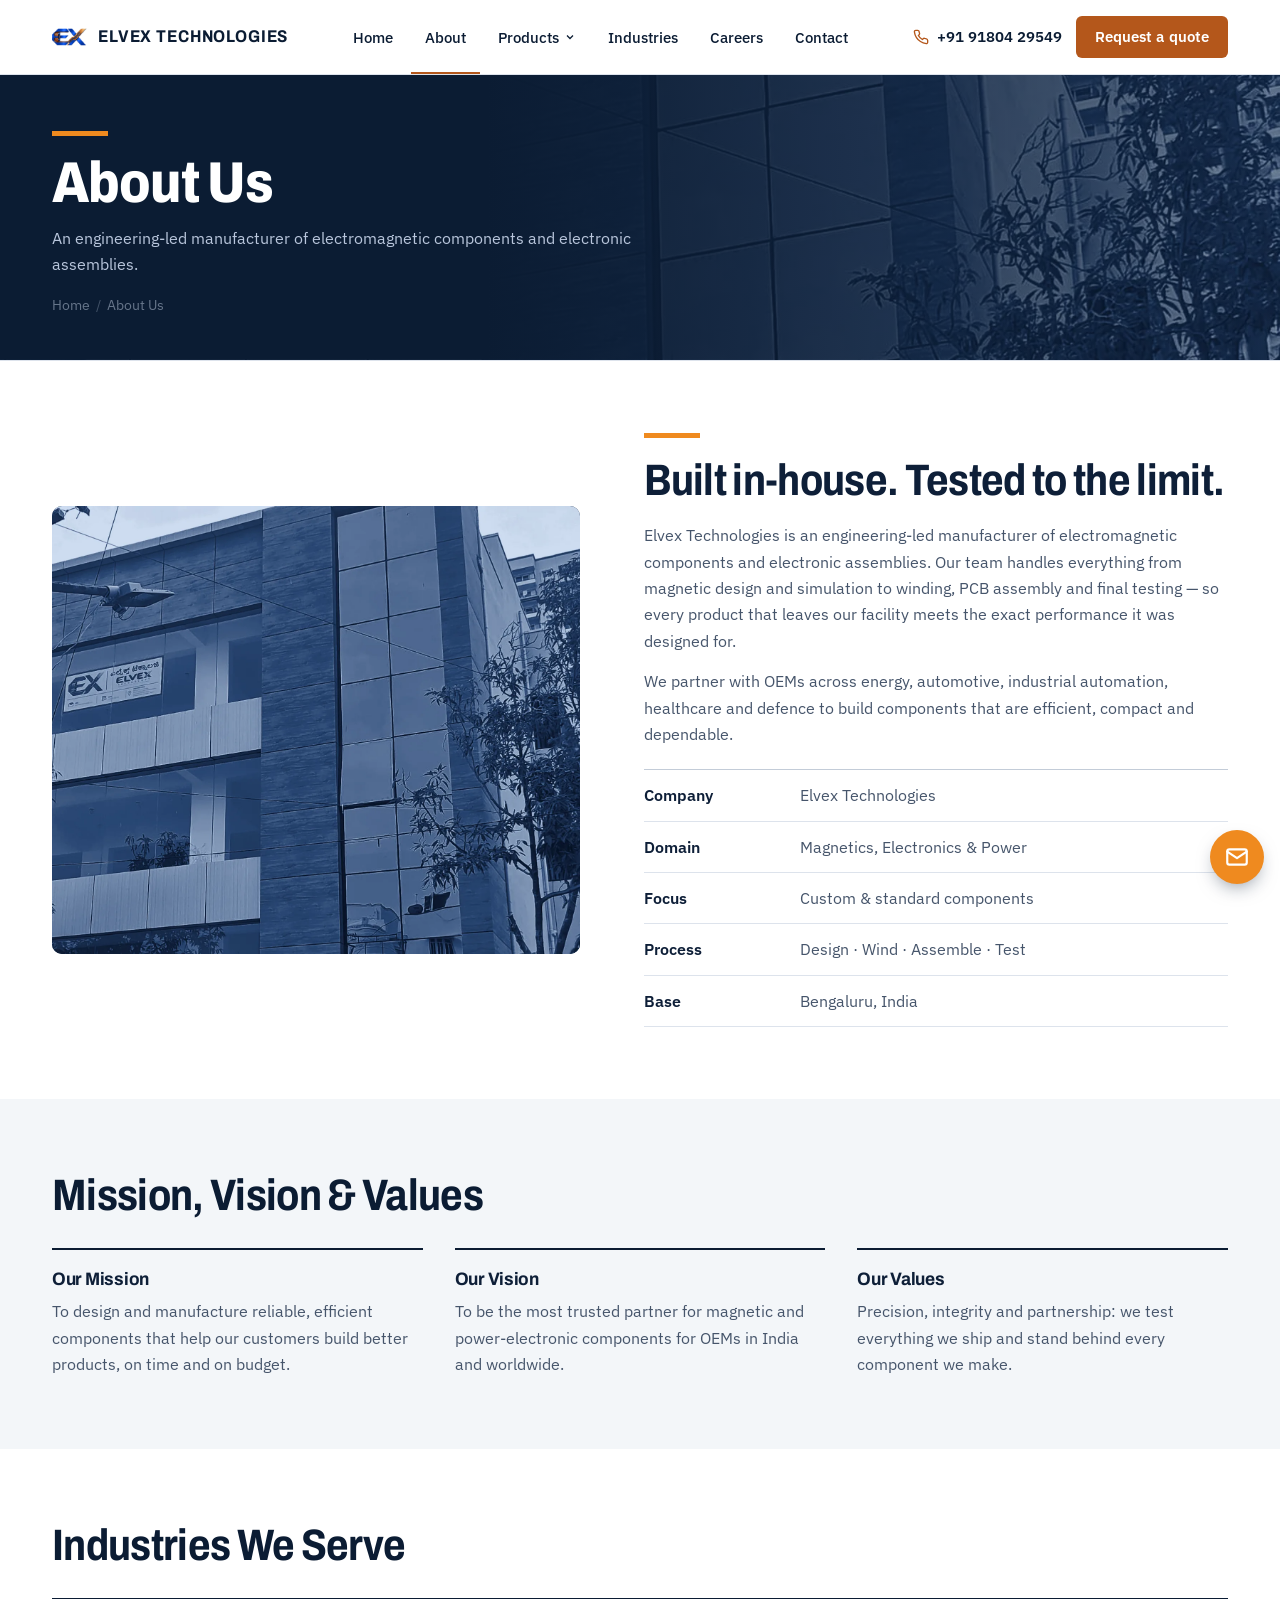
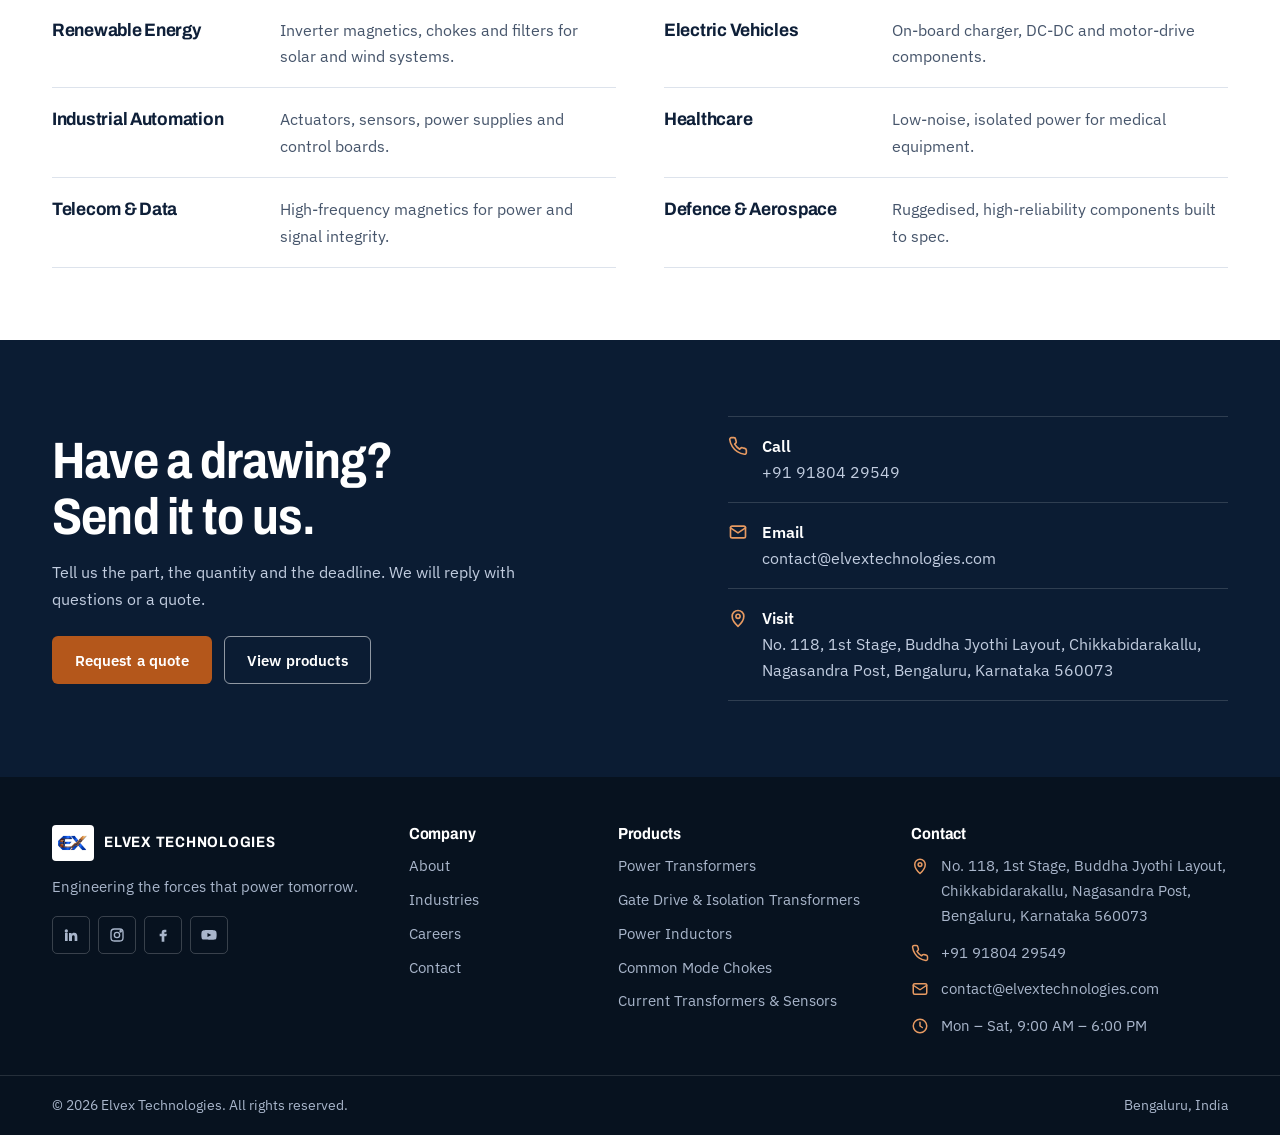
==== commit 89c63965: "major" ====
--- a/about.html
+++ b/about.html
@@ -21,9 +21,9 @@
 </div></section>
 <section class="section"><div class="container about">
   <div class="about-media reveal">
-    <div class="main"><img src="assets/img/products/flybackTransformer.webp" alt="Flyback transformer"></div>
+    <div class="main"><img src="assets/img/building.webp" alt="Elvex Technologies office building, Bengaluru" loading="lazy" width="1600" height="1259"></div>
   </div>
-  <div class="reveal">
+  <div class="reveal about-text">
     <h2 class="title" id="about-title"></h2>
     <div id="about-text" style="margin-top:18px"></div>
     <dl class="spec-list" id="spec-sheet"></dl>
--- a/assets/css/style.css
+++ b/assets/css/style.css
@@ -445,3 +445,206 @@
   html { scroll-behavior: auto; }
   * { transition: none !important; }
 }
+
+/* ==========================================================================
+   PROFESSIONAL THEME — restrained corporate look
+   Solid navy + white + one copper accent. No glow, gradients or neon.
+   ========================================================================== */
+:root { --navy: #0b1c33; --navy-2: #102949; --navy-3: #16365f; --copper: #b4571b; --copper-d: #96460f; --line: #dde3ec; --soft: #f4f6f9; }
+h1, h2, h3 { letter-spacing: -.015em; }
+h1 { font-stretch: 85%; }
+.eyebrow { display: block; margin-bottom: 12px; font: 600 13px/1.2 var(--font); letter-spacing: .12em; text-transform: uppercase; color: var(--copper); }
+.eyebrow::before { display: none; }
+.dark .eyebrow, .cta .eyebrow, .hero .eyebrow { color: #e3a173; }
+
+/* header: white, clean */
+.site-header { position: sticky; background: #fff; border-bottom: 1px solid var(--line); backdrop-filter: none; box-shadow: none; }
+.site-header.scrolled { background: #fff; box-shadow: 0 6px 18px -14px rgba(11,28,51,.35); }
+body:not([data-page="home"]) .site-header { background: #fff; }
+.brand b { color: var(--navy); }
+.brand img { background: none; padding: 0; border-radius: 0; filter: none; height: 36px; }
+.nav-links > a, .nav-links > .has-drop > button { color: var(--navy); font-weight: 500; }
+.nav-links > a:hover, .nav-links > .has-drop > button:hover { color: var(--copper); }
+.nav-links > a[aria-current="page"], .nav-links > .has-drop > button.active { color: var(--navy); border-bottom-color: var(--copper); }
+.nav-phone { color: var(--navy); }
+.nav-phone svg { color: var(--copper); }
+.burger { background: #fff; border-color: var(--line); }
+.burger span { background: var(--navy); }
+.btn { border-radius: 6px; box-shadow: none; }
+.btn-primary { background: var(--copper); color: #fff; box-shadow: none; }
+.btn-primary:hover { background: var(--copper-d); transform: none; }
+.btn-ghost { background: transparent; border-color: rgba(255,255,255,.5); color: #fff; backdrop-filter: none; }
+.btn-ghost:hover { background: #fff; color: var(--navy); }
+.btn-outline { border-color: var(--navy); color: var(--navy); }
+.btn-outline:hover { background: var(--navy); color: #fff; }
+
+/* hero: solid navy, calm */
+body[data-page="home"] { background: #fff; color: var(--body); }
+body[data-page="home"] h1, body[data-page="home"] h2, body[data-page="home"] h3 { color: var(--navy); }
+.hero { background: var(--navy); color: #b9c6dc; border: 0; }
+.hero::before { background-image: linear-gradient(rgba(255,255,255,.04) 1px, transparent 1px), linear-gradient(90deg, rgba(255,255,255,.04) 1px, transparent 1px); background-size: 48px 48px; -webkit-mask-image: none; mask-image: none; opacity: 1; }
+.hero-in { padding-block: 44px 24px; }
+.hero h1, body[data-page="home"] .hero h1 { color: #fff; background: none; -webkit-text-fill-color: #fff; max-width: 13ch; font-size: clamp(2.5rem, 1.2rem + 5.6vw, 4.8rem); font-weight: 800; line-height: 1.02; letter-spacing: -.02em; }
+.hero .lead { color: #b9c6dc; max-width: 32rem; }
+.hero-call { color: #fff; }
+.hero-call svg { color: #e3a173; }
+.hero-call span { color: #8ea0be; }
+.stage { max-width: 560px; aspect-ratio: 1 / 1; margin: 0 auto; background: radial-gradient(circle at 50% 55%, rgba(255,255,255,.1), rgba(255,255,255,0) 62%); border: 0; }
+.stage > img { position: relative; inset: auto; width: 92%; animation: none; filter: drop-shadow(0 24px 28px rgba(0,0,0,.45)); transform: none; }
+.stage .live3d { animation: none; opacity: 1; }
+.drag-hint { background: rgba(255,255,255,.08); border: 1px solid rgba(255,255,255,.2); backdrop-filter: none; color: #cfd9ea; animation: none; opacity: 1; }
+.drag-hint::before { color: #e3a173; }
+.facts { grid-template-columns: 1fr 1fr; gap: 0; background: none; border: 0; border-top: 1px solid rgba(255,255,255,.18); border-radius: 0; backdrop-filter: none; margin-top: 20px; }
+.facts div { background: none; padding: 20px 16px 20px 0; border-bottom: 1px solid rgba(255,255,255,.1); }
+.facts b { background: none; -webkit-text-fill-color: #fff; color: #fff; font-size: clamp(1.8rem, 1.2rem + 2vw, 2.6rem); }
+.facts span { color: #9fb0cb; }
+.hero > .container:last-child { padding-bottom: 12px; }
+
+/* sections */
+body[data-page="home"] .section { background: #fff; }
+body[data-page="home"] #featured { background: var(--soft); }
+.section-head h2, .title-center h2 { color: var(--navy); }
+body[data-page="home"] .section-head p, body[data-page="home"] .about-text p { color: var(--body); }
+body[data-page="home"] .link-more { color: var(--navy); border-bottom-color: var(--copper); }
+
+/* why: three clean columns */
+.glass { background: none; border: 0; border-radius: 0; backdrop-filter: none; overflow: visible; }
+.glass::before { display: none; }
+.why-grid { gap: 0; border-top: 2px solid var(--navy); }
+.why-big { padding: 28px 0 24px; }
+.why-big h2 { font-size: clamp(1.9rem, 1.1rem + 3vw, 3rem); margin: 0 0 14px; }
+.why-card { padding: 22px 0; border-top: 1px solid var(--line); }
+.why-card b { background: none; -webkit-text-fill-color: var(--copper); color: var(--copper); font-size: 1rem; font-weight: 700; letter-spacing: .08em; margin-bottom: 10px; font-stretch: 100%; }
+.why-card h3 { color: var(--navy); font-size: 1.2rem; }
+.why-card p { color: var(--body); }
+
+/* category cards */
+.cat-card { background: #fff; border: 1px solid var(--line); border-radius: 10px; box-shadow: none; transition: border-color .2s, box-shadow .2s; }
+.cat-card:hover { transform: none; border-color: var(--navy); box-shadow: 0 16px 30px -22px rgba(11,28,51,.45); }
+.cat-card::before, .p-card::before { display: none; }
+.cat-card .ph { background: linear-gradient(180deg, #f6f8fb, #e9eef5); border-bottom: 1px solid var(--line); }
+.cat-card .ph img, .cat-card:hover .ph img { filter: drop-shadow(0 10px 12px rgba(11,28,51,.18)); transform: none; }
+.cat-card h3 { color: var(--navy); }
+.cat-card p { color: var(--body); }
+.cat-card .tx { padding: 16px 18px 18px; }
+.cat-card .meta { color: var(--copper); }
+.cat-card .meta em, .cat-card:hover .meta em { background: none; color: var(--navy); transform: none; }
+
+/* product cards */
+body[data-page="home"] .p-card, .p-card { background: #fff; border: 1px solid var(--line); border-radius: 10px; }
+body[data-page="home"] .p-card:hover, .p-card:hover { transform: none; border-color: var(--navy); box-shadow: 0 16px 30px -22px rgba(11,28,51,.45); }
+body[data-page="home"] .p-card .thumb, .p-card .thumb { background: linear-gradient(180deg, #f6f8fb, #e9eef5); border-bottom: 1px solid var(--line); }
+body[data-page="home"] .p-card .thumb img { filter: drop-shadow(0 8px 10px rgba(11,28,51,.18)); }
+body[data-page="home"] .p-card h3 { color: var(--navy); }
+body[data-page="home"] .p-card p { color: var(--muted); }
+body[data-page="home"] .p-card .cat { color: var(--copper); }
+
+/* about */
+.about-media, body:not([data-page="home"]) .about-media { background: var(--navy-2); border: 0; border-radius: 10px; box-shadow: none; padding: 28px; }
+.about-media::before { opacity: .6; }
+.about-media .main img, body:not([data-page="home"]) .about-media .main img { filter: drop-shadow(0 18px 20px rgba(0,0,0,.45)); }
+body[data-page="home"] .about-text h2 { font-size: clamp(1.9rem, 1.1rem + 3vw, 3rem); }
+
+/* process */
+body[data-page="home"] .dark, .dark { background: var(--navy); }
+body[data-page="home"] .dark h2, body[data-page="home"] .process h3 { color: #fff; }
+body[data-page="home"] .process p { color: #b9c6dc; }
+.process li { background: none; border: 0; border-top: 1px solid rgba(255,255,255,.2); border-radius: 0; }
+.process li::before { background: none; -webkit-text-fill-color: #e3a173; color: #e3a173; font-weight: 600; }
+
+/* industries */
+body[data-page="home"] .ind-list li, .ind-list li { background: #fff; border: 0; border-bottom: 1px solid var(--line); border-radius: 0; padding: 18px 0; box-shadow: none; transform: none; }
+body[data-page="home"] .ind-list li:hover { border-color: var(--line); }
+.ind-list { border-top: 1px solid var(--navy); gap: 0 48px; }
+body[data-page="home"] .ind-list h3 { color: var(--navy); }
+body[data-page="home"] .ind-list p { color: var(--body); }
+
+/* CTA, footer, page heads */
+.cta { background: var(--navy); border: 0; }
+.cta h2 { font-size: clamp(2rem, 1.1rem + 3.4vw, 3.2rem); max-width: 16ch; color: #fff; }
+.cta-contact li { background: none; border: 0; border-bottom: 1px solid rgba(255,255,255,.15); border-radius: 0; backdrop-filter: none; padding: 16px 0; }
+.cta-contact { border-top: 1px solid rgba(255,255,255,.15); }
+.site-footer { background: #07121f; border: 0; }
+.page-head { background: var(--navy); padding: 44px 0 38px; }
+.page-head::before { background-image: linear-gradient(rgba(255,255,255,.04) 1px, transparent 1px), linear-gradient(90deg, rgba(255,255,255,.04) 1px, transparent 1px); opacity: 1; }
+.page-head h1 { font-size: clamp(2.1rem, 1.2rem + 4vw, 3.6rem); color: #fff; }
+.crumbs a:hover { color: #e3a173; }
+.info-card .ic { background: var(--navy); }
+.contact-side, .side-cta { background: var(--navy); }
+.mobile-cats button.active { background: var(--navy); border-color: var(--navy); }
+.cat-list li button.active { border-left-color: var(--copper); }
+.pd-gallery .main { background: linear-gradient(180deg, #f6f8fb, #e9eef5); border-radius: 10px; }
+
+/* motion: one quiet fade only */
+.js-reveal .reveal { opacity: 0; transform: translateY(12px); transition: opacity .5s ease, transform .5s ease; }
+.js-reveal .reveal.in { opacity: 1; transform: none; }
+.js-reveal .cat-card.reveal.in:hover, .js-reveal .p-card.reveal.in:hover { transform: none; }
+
+/* live 3D */
+.stage .live3d { position: absolute; inset: 0; width: 100%; height: 100%; z-index: 2; touch-action: pan-y; cursor: grab; }
+.stage .live3d.grab { cursor: grabbing; }
+.stage.is-live > img { opacity: 0; transition: opacity .4s; pointer-events: none; }
+.drag-hint { position: absolute; z-index: 3; left: 50%; bottom: 2%; transform: translateX(-50%); display: inline-flex; gap: 8px; padding: 6px 14px; border-radius: 6px; font-size: 12.5px; pointer-events: none; }
+.drag-hint::before { content: "↔"; }
+
+@media (min-width: 640px) {
+  .facts { grid-template-columns: repeat(4, 1fr); }
+  .facts div { border-bottom: 0; border-right: 1px solid rgba(255,255,255,.12); padding: 22px 20px; }
+  .facts div:first-child { padding-left: 0; }
+  .facts div:last-child { border-right: 0; }
+}
+@media (min-width: 900px) {
+  .why-grid { grid-template-columns: 1.4fr 1fr 1fr 1fr; gap: 0 36px; border-top: 2px solid var(--navy); }
+  .why-big { grid-row: auto; padding: 36px 24px 36px 0; display: block; }
+  .why-card:nth-child(4) { grid-column: auto; }
+  .why-card { padding: 36px 0; border-top: 0; }
+  .process li { padding: 54px 0 0; }
+}
+@media (min-width: 1020px) {
+  .hero-in { grid-template-columns: 1.05fr .95fr; padding-block: 64px 20px; gap: 32px; align-items: center; }
+  .stage { max-width: 600px; margin: 0 0 0 auto; }
+  .hero h1, body[data-page="home"] .hero h1 { font-size: clamp(3rem, 1rem + 4.4vw, 5rem); }
+}
+@media (prefers-reduced-motion: reduce) { .js-reveal .reveal { opacity: 1; transform: none; transition: none; } }
+
+/* phone fixes */
+.cat-card .meta { display: flex; align-items: center; justify-content: space-between; margin-top: auto; }
+.cat-card .meta em { display: inline-grid; place-items: center; width: 28px; height: 28px; font-style: normal; flex: none; }
+.cat-card .meta em svg { width: 18px; height: 18px; }
+.facts b, .facts span { display: block; }
+.facts { grid-template-columns: 1fr 1fr; }
+.facts div { padding: 18px 12px 18px 0; border-right: 0; }
+.facts div:nth-child(even) { padding-left: 16px; border-left: 1px solid rgba(255,255,255,.12); }
+@media (min-width: 640px) {
+  .facts { grid-template-columns: repeat(4, 1fr); }
+  .facts div, .facts div:nth-child(even) { padding: 22px 20px; border-left: 0; border-right: 1px solid rgba(255,255,255,.12); }
+  .facts div:first-child { padding-left: 0; }
+  .facts div:last-child { border-right: 0; }
+}
+.facts { display: grid; position: relative; }
+.why-grid { display: grid; }
+body[data-page="home"] .cta h2, body[data-page="home"] .cta h3 { color: #fff; }
+.page-head p { color: #b9c6dc; }
+
+/* ---- formal touches: accent bars, building photo, contact button ---- */
+.eyebrow { font-size: 0; margin-bottom: 18px; }
+.eyebrow::before { display: block; content: ""; width: 56px; height: 5px; background: #ef8a1f; }
+.hero .eyebrow, .dark .eyebrow, .cta .eyebrow { font-size: 0; }
+.hero .eyebrow::before { background: #ef8a1f; }
+.hero-copy .eyebrow { margin-bottom: 20px; }
+.hero-copy .eyebrow::after { content: none; }
+.page-head h1::before, .about-text h2::before { content: ""; display: block; width: 56px; height: 5px; background: #ef8a1f; margin-bottom: 18px; }
+body[data-page="home"] .about-text .eyebrow { display: none; }
+.page-head { background-image: linear-gradient(90deg, var(--navy) 0%, var(--navy) 38%, rgba(11,28,51,.78) 62%, rgba(11,28,51,.45) 100%), url("../img/building.webp"); background-size: cover; background-position: right 30%; padding: 56px 0 44px; }
+.page-head::before { display: none; }
+.about-media, body:not([data-page="home"]) .about-media { padding: 0; background: var(--navy-2); overflow: hidden; aspect-ratio: 4 / 3.2; }
+.about-media::before { display: none; }
+.about-media .main { position: absolute; inset: 0; }
+.about-media .main img, body:not([data-page="home"]) .about-media .main img { width: 100%; height: 100%; object-fit: cover; margin: 0; filter: none; border-radius: 0; }
+.mail-float { position: fixed; right: 16px; bottom: 16px; z-index: 45; width: 54px; height: 54px; border-radius: 50%; background: #ef8a1f; color: #fff; display: grid; place-items: center; box-shadow: 0 8px 20px -8px rgba(11,28,51,.6); }
+.mail-float svg { width: 26px; height: 26px; }
+.mail-float:hover { background: #d9760f; }
+.wa-float { bottom: 78px; }
+.to-top { bottom: 78px; }
+@media (min-width: 900px) { .about-media, body:not([data-page="home"]) .about-media { aspect-ratio: 4 / 3.4; } }
+.about-media .main img { object-position: 12% center !important; }
